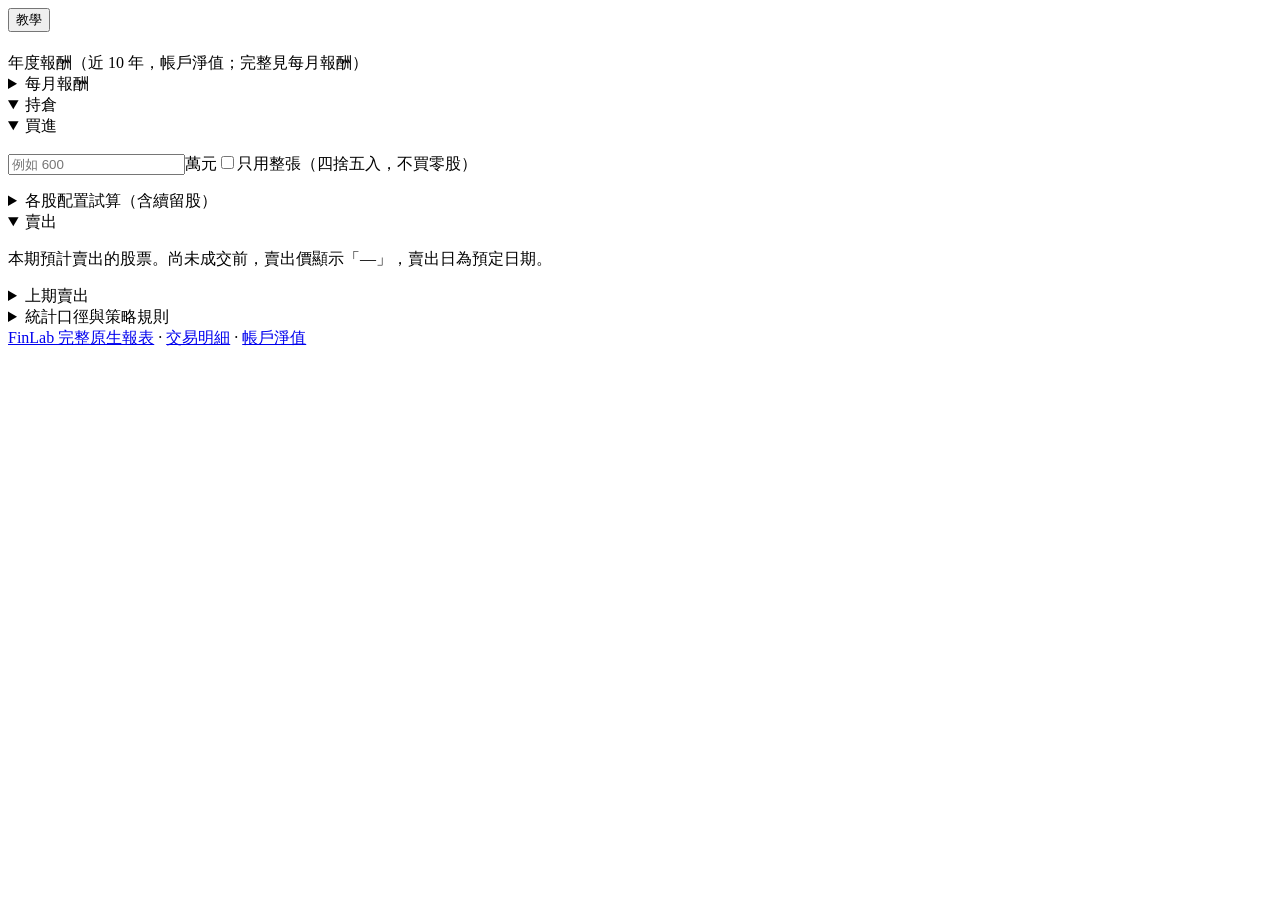
==== 2026/index.html @ 682ec396 "Update both strategy dashboards from shared metrics" ====
<!doctype html>
<html lang="zh-Hant"><head><meta charset="utf-8"><meta name="viewport" content="width=device-width,initial-scale=1">
<title>每月換股策略（200 元・獲利再投入）</title><link rel="stylesheet" href="../assets/dashboard.css?v=4a01ae5f0fef"></head>
<body><main class="container">
<button class="help-btn" id="help-open" type="button">教學</button>
<h1 id="title"></h1><div class="sub" id="rules"></div><div class="sub" id="date"></div><div class="sub" id="updated"></div>
<section class="metrics" id="metrics" aria-label="策略績效"></section><p class="note" id="method"></p>
<div class="dim">年度報酬（近 10 年，帳戶淨值；完整見每月報酬）</div><div class="yearly" id="years"></div>
<details><summary>每月報酬</summary><div class="scroll" id="months"></div></details>
<details open><summary id="holding-title">持倉</summary><div class="scroll" id="holdings"></div></details>
<details open id="pending-section"><summary id="pending-title">買進</summary><p class="note" id="allocation-note"></p>
<div class="capital"><label for="capital" id="capital-label"></label><input id="capital" type="number" min="0" step="1" placeholder="例如 600"><span>萬元</span><label class="whole"><input id="whole-lots" type="checkbox">只用整張（四捨五入，不買零股）</label></div>
<div class="scroll" id="pending"></div><p class="note" id="allocation-summary" aria-live="polite"></p>
<details id="allocation-section"><summary>各股配置試算（含續留股）</summary><div class="scroll" id="allocation"></div></details></details>
<details open><summary id="sells-title">賣出</summary><p class="note">本期預計賣出的股票。尚未成交前，賣出價顯示「—」，賣出日為預定日期。</p><div class="scroll" id="sells"></div></details>
<details><summary id="past-sells-title">上期賣出</summary><div class="scroll" id="past-sells"></div></details>
<details><summary>統計口徑與策略規則</summary><div class="note" id="strategy-detail"></div></details>
<footer><a id="native-report" href="report.html" target="_blank" rel="noopener">FinLab 完整原生報表</a><span id="native-separator"> · </span><a href="trades.csv">交易明細</a> · <a href="nav.csv">帳戶淨值</a><div id="limits"></div><div id="version"></div></footer>
</main>
<div class="help" id="help" hidden><div class="help-box" role="dialog" aria-modal="true" aria-labelledby="help-title">
<button class="help-close" id="help-close" type="button" aria-label="關閉">×</button>
<h2 id="help-title">換股日只要 3 步</h2>
<ol class="help-steps">
<li><b>賣出：表上的股票全部賣掉。</b>手上有幾張就賣幾張。<img src="../assets/tutorial/1-sell.png" alt="賣出表：全部賣掉" loading="lazy"></li>
<li><b>買進：先填帳戶總資產，再照「張數」買。</b>總資產＝股票＋現金，單位是萬元（1000 萬就填 1000）。後面寫「股」的是零股，要在券商 App 選「盤中零股」下單；不想買零股，可以勾「只用整張」。<img src="../assets/tutorial/2-buy.png" alt="填好總資產後，買進表顯示要買的張數" loading="lazy"></li>
<li><b>持倉：把手上的張數調成「目標張數」。</b>手上比較多就賣掉多的，一樣就不動，比較少就補買。例：目標 6 張 247 股、手上 8 張，就賣 1 張 753 股。<img src="../assets/tutorial/3-hold.png" alt="持倉表的目標張數" loading="lazy"></li>
</ol><p class="note">圖中的股票是範例。</p></div></div>
<script id="strategy-data" type="application/json">{"schema_version": 1, "strategy_version": "2026-reinvest-v3", "date": "2026-11-20", "generated_at": "2026-11-21T05:17:09.986127+08:00", "stale_after": "2026-11-24T08:00:00+08:00", "start": "2008-03-10", "selection_date": "2026-11-10", "performance": {"cagr": 0.35048096483010105, "sharpe": 1.3047751600725244, "max_drawdown": -0.3174262277172667, "win_rate": 0.5059412132582864, "closed_trades": 1600, "valid_closed_trades": 1599, "avg_return": 0.03840085491672761, "max_gain": 1.4019650600939682, "max_loss": -0.4312278828395434, "missing_return_trades": 1}, "yearly_returns": {"2008": 0.018610648197257884, "2009": 0.37941459670857447, "2010": 0.5228052729121193, "2011": -0.044807359497551436, "2012": 0.03629261737938494, "2013": 0.7680299428773871, "2014": -0.004392855184781941, "2015": 0.10837172205491363, "2016": 0.13899604644493957, "2017": 0.701132688525758, "2018": 0.26376617608735, "2019": 0.3593900098522931, "2020": 1.618432402823304, "2021": 0.8564125924523156, "2022": 0.057741776952789925, "2023": 0.5450747678412451, "2024": 0.378936939926225, "2025": 0.6215094572925768, "2026": 0.12655032343457795}, "monthly_returns": {"2008-01": 0.0, "2008-02": 0.0, "2008-03": 0.02712627884615393, "2008-04": 0.0598072634802731, "2008-05": 0.0032901729330812035, "2008-06": -0.04215520617249768, "2008-07": 0.015182914591634011, "2008-08": -0.01417981853520367, "2008-09": -0.022784820185584365, "2008-10": 0.00569784332657175, "2008-11": -0.015330343810022296, "2008-12": 0.0054153120953992495, "2009-01": -0.0037029743040494223, "2009-02": 0.014363705981369268, "2009-03": 0.04513899804286048, "2009-04": 0.01409788262388667, "2009-05": 0.03835146623002217, "2009-06": -0.09145800654430503, "2009-07": 0.07932415939233328, "2009-08": -0.004783513082949442, "2009-09": 0.1446608393182538, "2009-10": -0.050317508094486874, "2009-11": 0.02886136614818957, "2009-12": 0.1362853041725256, "2010-01": -0.12145154223806987, "2010-02": 0.010086231800399359, "2010-03": 0.1968621425087247, "2010-04": 0.01337604676769999, "2010-05": -0.09256519857565948, "2010-06": 0.048931439375270225, "2010-07": 0.09082052073121849, "2010-08": 0.029257833665331967, "2010-09": 0.1356787037602305, "2010-10": -0.001743199077407831, "2010-11": 0.03556596282774671, "2010-12": 0.1276904270472219, "2011-01": -0.003222182665358897, "2011-02": 0.1273941158675964, "2011-03": 0.02864660335265956, "2011-04": -0.025869710557080206, "2011-05": 0.006850646832187168, "2011-06": 0.03617294489814382, "2011-07": 0.01845116658815882, "2011-08": -0.16069369490363494, "2011-09": -0.02202166119371929, "2011-10": 0.005857162208872779, "2011-11": -0.03188405209879075, "2011-12": -0.0011904747578550534, "2012-01": -0.016481662708186295, "2012-02": 0.006972633373856674, "2012-03": 0.015476058567596596, "2012-04": -0.014411471305841306, "2012-05": -0.02133500453591597, "2012-06": 0.017815796059913236, "2012-07": 0.01340174693367402, "2012-08": 0.04944298016216986, "2012-09": 0.02317325490502742, "2012-10": -0.02946615550054643, "2012-11": -0.0014221412897712504, "2012-12": -0.004751773008617399, "2013-01": 9.444449492446161e-05, "2013-02": 0.1040619290335183, "2013-03": 0.03467615327420259, "2013-04": 0.03764286095404046, "2013-05": 0.16570000735919876, "2013-06": -0.04622872939150913, "2013-07": 0.12166077293515332, "2013-08": -0.009574339407751653, "2013-09": -0.023221532056834082, "2013-10": 0.06761672557439846, "2013-11": 0.01618286629340937, "2013-12": 0.13947567476167566, "2014-01": -0.08800504935984332, "2014-02": 0.14739420375723777, "2014-03": 0.03288032374993044, "2014-04": -0.10331941000078348, "2014-05": 0.09476281064779135, "2014-06": 0.006677375418698173, "2014-07": 0.04118955402866975, "2014-08": -0.027921846801752692, "2014-09": -0.055019329194529565, "2014-10": -0.08201146422873695, "2014-11": 0.01819257351596626, "2014-12": 0.04271040890514732, "2015-01": 0.028715137945546143, "2015-02": 0.00900574547736599, "2015-03": 0.04214695523745404, "2015-04": 0.015334369774098633, "2015-05": 0.012881413503229577, "2015-06": 0.020671041381028266, "2015-07": -0.061893272735182414, "2015-08": -0.00443763137494646, "2015-09": 0.042032626551272934, "2015-10": 0.04996343479388421, "2015-11": -0.02631448444889184, "2015-12": -0.018886398867233978, "2016-01": 0.018873001827852454, "2016-02": 0.0035274111456291557, "2016-03": 0.01816076384662879, "2016-04": -0.013841669327275041, "2016-05": 0.003336157594042044, "2016-06": 0.048251667093056394, "2016-07": 0.03175881695426064, "2016-08": 0.04419845421287483, "2016-09": -0.004889249131973417, "2016-10": -0.00764485107038404, "2016-11": 0.01177086930627369, "2016-12": -0.020022868869373323, "2017-01": 0.041772613942801184, "2017-02": 0.09336776376980627, "2017-03": -0.016093030608857917, "2017-04": -0.04708745350077359, "2017-05": -0.011774386946082016, "2017-06": -0.02553674635172487, "2017-07": 0.08609287860711845, "2017-08": 0.16543405195267002, "2017-09": 0.08878978951987948, "2017-10": 0.14132884706480842, "2017-11": 0.04277445083052411, "2017-12": 0.008487335161158738, "2018-01": 0.06684422927079381, "2018-02": -0.02751155179114495, "2018-03": 0.16290473013584728, "2018-04": -0.02055583336463429, "2018-05": 0.1254919872267004, "2018-06": 0.03633608307214953, "2018-07": -0.029836021337939722, "2018-08": 0.027615909185506382, "2018-09": -0.025023810499697152, "2018-10": -0.1068446032057675, "2018-11": 0.0341615594238589, "2018-12": 0.02124283810279337, "2019-01": 0.0533607724363101, "2019-02": 0.05159528858064899, "2019-03": 0.023418770223369023, "2019-04": 0.015934286296474864, "2019-05": -0.014914440467394985, "2019-06": -0.006115023470204095, "2019-07": 0.15577720848859222, "2019-08": 0.057385262139919124, "2019-09": -0.06783367305693411, "2019-10": 0.04493537870275288, "2019-11": 0.016824638387810564, "2019-12": -0.004014666559141844, "2020-01": -0.017955839780752436, "2020-02": -0.003899631611787302, "2020-03": -0.016803963681160106, "2020-04": 0.16686851226203436, "2020-05": 0.14375448337867258, "2020-06": 0.12573819881501413, "2020-07": 0.14780328590542635, "2020-08": 0.3168674938420697, "2020-09": -0.07323060277413673, "2020-10": 0.025560445034850998, "2020-11": 0.14720461868144707, "2020-12": 0.09949085576814043, "2021-01": 0.045873994341810276, "2021-02": 0.1609866009664791, "2021-03": 0.02097770158127421, "2021-04": 0.16696791172609338, "2021-05": -0.07974067925287465, "2021-06": 0.11286338586229094, "2021-07": -0.022522233840228223, "2021-08": -0.019292924401443035, "2021-09": -0.020579074999131253, "2021-10": 0.06630078513279813, "2021-11": 0.04439828912957067, "2021-12": 0.1983377153109942, "2022-01": -0.13958274798337122, "2022-02": 0.04108022223161223, "2022-03": 0.03294108353952385, "2022-04": 0.059308018502799875, "2022-05": 0.12570078410640217, "2022-06": -0.10083510499289194, "2022-07": -0.0008915056267865262, "2022-08": 0.11963179868584528, "2022-09": -0.05931945611696443, "2022-10": -0.07396616256763655, "2022-11": 0.06786883004728983, "2022-12": 0.024593097908497175, "2023-01": -0.01040442348021342, "2023-02": 0.1327200858860178, "2023-03": 0.08954645236675929, "2023-04": 0.11523878965180634, "2023-05": 0.062130317297380167, "2023-06": 0.08804522913405233, "2023-07": 0.01303668819769399, "2023-08": -0.062237141797905515, "2023-09": -0.006367956492512428, "2023-10": -0.015201472497978319, "2023-11": 0.06850671753419202, "2023-12": -0.011760192879883502, "2024-01": 0.16680072558375825, "2024-02": 0.08703142730063207, "2024-03": -0.025205350870537213, "2024-04": 0.02190634572306771, "2024-05": 0.0705562447792003, "2024-06": 0.07775561469442205, "2024-07": 0.0694949303861585, "2024-08": -0.008426734589593088, "2024-09": 0.038101285521839, "2024-10": -0.040207417935950174, "2024-11": -0.023915693741800137, "2024-12": -0.08284315384399998, "2025-01": -0.06244152386599433, "2025-02": 0.10186520722554748, "2025-03": -0.06197301637827324, "2025-04": -0.0077471908459296746, "2025-05": 0.002313261415967105, "2025-06": 0.006930179270600245, "2025-07": 0.040588780725515194, "2025-08": 0.23263162086607436, "2025-09": 0.030926248816388613, "2025-10": 0.0650207441834616, "2025-11": 0.03622243862316643, "2025-12": 0.14498829862920037, "2026-01": 0.08375340829509614, "2026-02": -0.01827732059302367, "2026-03": 0.03828094661651815, "2026-04": 0.12169385138130262, "2026-05": 0.1856915802235959, "2026-06": -0.010424918179192, "2026-07": -0.1891656514022697, "2026-08": 0.10614684554342313, "2026-09": -0.029073764101265276, "2026-10": -0.10431766921713403, "2026-11": -0.006571948281450024}, "holdings": [{"stock_id": "1416", "name": "廣豐", "entry_date": "2026-11-11T00:00:00", "exit_date": null, "entry_sig_date": "2026-11-10T00:00:00", "exit_sig_date": null, "return": -0.26921328320802007, "position": 0.1, "trade_price@entry_date": 19.95, "trade_price@exit_date": 15.45, "close": 14.6}, {"stock_id": "2412", "name": "中華電", "entry_date": "2026-11-11T00:00:00", "exit_date": null, "entry_sig_date": "2026-11-10T00:00:00", "exit_sig_date": null, "return": 0.01735697492163002, "position": 0.1, "trade_price@entry_date": 159.5, "trade_price@exit_date": 166.0, "close": 162.5}, {"stock_id": "2468", "name": "華經", "entry_date": "2026-11-11T00:00:00", "exit_date": null, "entry_sig_date": "2026-11-10T00:00:00", "exit_sig_date": null, "return": 0.045477765151515026, "position": 0.1, "trade_price@entry_date": 66.0, "trade_price@exit_date": 62.9, "close": 69.1}, {"stock_id": "6112", "name": "邁達特", "entry_date": "2026-11-11T00:00:00", "exit_date": null, "entry_sig_date": "2026-11-10T00:00:00", "exit_sig_date": null, "return": -0.28088360071301266, "position": 0.1, "trade_price@entry_date": 56.1, "trade_price@exit_date": 39.2, "close": 40.4}], "pending": [], "recent_sells": [{"stock_id": "1815", "name": "富喬", "entry_date": "2026-10-13T00:00:00", "exit_date": "2026-11-11T00:00:00", "entry_sig_date": "2026-10-12T00:00:00", "exit_sig_date": "2026-11-10T00:00:00", "return": 0.01709837421634619, "position": 0.1, "trade_price@entry_date": 130.0, "trade_price@exit_date": 133.0, "close": 99.0}, {"stock_id": "2340", "name": "台亞", "entry_date": "2026-10-13T00:00:00", "exit_date": "2026-11-11T00:00:00", "entry_sig_date": "2026-10-12T00:00:00", "exit_sig_date": "2026-11-10T00:00:00", "return": -0.21279841169382308, "position": 0.1, "trade_price@entry_date": 51.4, "trade_price@exit_date": 40.7, "close": 29.6}, {"stock_id": "2607", "name": "榮運", "entry_date": "2026-10-13T00:00:00", "exit_date": "2026-11-11T00:00:00", "entry_sig_date": "2026-10-12T00:00:00", "exit_sig_date": "2026-11-10T00:00:00", "return": 0.007940101890164808, "position": 0.1, "trade_price@entry_date": 57.7, "trade_price@exit_date": 58.5, "close": 52.2}, {"stock_id": "3016", "name": "嘉晶", "entry_date": "2026-10-13T00:00:00", "exit_date": "2026-11-11T00:00:00", "entry_sig_date": "2026-10-12T00:00:00", "exit_sig_date": "2026-11-10T00:00:00", "return": -0.30409058606249983, "position": 0.1, "trade_price@entry_date": 175.0, "trade_price@exit_date": 122.5, "close": 84.7}, {"stock_id": "3287", "name": "廣寰科", "entry_date": "2026-10-13T00:00:00", "exit_date": "2026-11-11T00:00:00", "entry_sig_date": "2026-10-12T00:00:00", "exit_sig_date": "2026-11-10T00:00:00", "return": 0.5499444764862194, "position": 0.1, "trade_price@entry_date": 50.8, "trade_price@exit_date": 79.2, "close": 43.65}, {"stock_id": "3564", "name": "其陽", "entry_date": "2026-10-13T00:00:00", "exit_date": "2026-11-11T00:00:00", "entry_sig_date": "2026-10-12T00:00:00", "exit_sig_date": "2026-11-10T00:00:00", "return": -0.2778695382272569, "position": 0.1, "trade_price@entry_date": 70.9, "trade_price@exit_date": 51.5, "close": 40.6}, {"stock_id": "3597", "name": "映興", "entry_date": "2026-10-13T00:00:00", "exit_date": "2026-11-11T00:00:00", "entry_sig_date": "2026-10-12T00:00:00", "exit_sig_date": "2026-11-10T00:00:00", "return": -0.18994671393518525, "position": 0.1, "trade_price@entry_date": 48.6, "trade_price@exit_date": 39.6, "close": 30.0}, {"stock_id": "5230", "name": "雷笛克光學", "entry_date": "2026-10-13T00:00:00", "exit_date": "2026-11-11T00:00:00", "entry_sig_date": "2026-10-12T00:00:00", "exit_sig_date": "2026-11-10T00:00:00", "return": 0.3242396369621805, "position": 0.1, "trade_price@entry_date": 25.45, "trade_price@exit_date": 33.9, "close": 26.3}, {"stock_id": "6505", "name": "台塑化", "entry_date": "2026-10-13T00:00:00", "exit_date": "2026-11-11T00:00:00", "entry_sig_date": "2026-10-12T00:00:00", "exit_sig_date": "2026-11-10T00:00:00", "return": -0.16453531123532839, "position": 0.1, "trade_price@entry_date": 106.5, "trade_price@exit_date": 89.5, "close": 80.6}, {"stock_id": "6834", "name": "天二科技", "entry_date": "2026-10-13T00:00:00", "exit_date": "2026-11-11T00:00:00", "entry_sig_date": "2026-10-12T00:00:00", "exit_sig_date": "2026-11-10T00:00:00", "return": -0.3361170979215602, "position": 0.1, "trade_price@entry_date": 149.0, "trade_price@exit_date": 99.5, "close": 72.1}], "latest_selection": {"picks": ["1416", "6112", "2468", "2412"], "yoy": {"1416": 45.45, "6112": 27.07, "2468": 20.0, "2412": 13.44}, "source": "original_revenue_gate", "recorded_at": "2026-11-10T21:05:37.394594+08:00", "forced": false, "execution_date": "2026-11-11"}, "allocation_prices": {"1416": {"close": 14.6, "name": ""}, "6112": {"close": 40.4, "name": ""}, "2468": {"close": 69.1, "name": ""}, "2412": {"close": 162.5, "name": ""}}, "limitations": ["沿用 200 元版選股名單、日期與手續費；全段歷史改以換股時總資產配置，獲利再投入。", "歷史名單含原版重算及鎖定結果，不代表當時均有保存；2026 年 8 月的兩次換股照原紀錄保留。", "與 600 元版同用 FinLab 開盤價模擬及缺價處理，未額外模擬滑價、未成交或整張限制。"], "metric_sources": {"cagr": "report.get_stats().cagr", "sharpe": "report.get_stats().daily_sharpe; riskfree_rate=0.02", "max_drawdown": "report.get_stats().max_drawdown", "win_rate": "closed trades with return > 0", "yearly_monthly": "report.get_stats().return_table", "trades": "report.get_trades(); kept-stock splits re-priced open-to-open (return_native keeps FinLab value)"}, "config": {"strategy_version": "2026-reinvest-v3", "title": "每月換股策略（200 元・獲利再投入）", "rules": ["股價 ≤ 200 元｜5 日均成交量 > 50 萬股｜排除金融保險業", "每月 10 號後等營收條件到齊；未齊最多順延 5 個交易日，名單鎖定後下一交易日開盤換股", "最多 10 檔，每檔換股目標 10%；續留股也重新配置，不足額留現金，獲利再投入"], "detail": "近 2 個月平均營收達近 12 個月最高；近 5 天至少 2 天達 200 日新高。符合條件且營收年增率為正，依年增率取前 10 檔。保留原版等營收、鎖名單及無合格名單不換股的行為；資金配置與 600 元版一致。沒有另加停損。", "engine_label": "FinLab 原生回測", "has_native_report": true, "allocation": {"mode": "rebalance", "capital_label": "換股時帳戶總資產", "weight": 0.1, "fee_buy": 0.001425, "fee_sell": 0.001425, "tax_sell": 0.003, "budget_includes_fee": true}}}</script>
<script src="../assets/allocation.js?v=4a01ae5f0fef"></script><script src="../assets/dashboard.js?v=4a01ae5f0fef"></script></body></html>
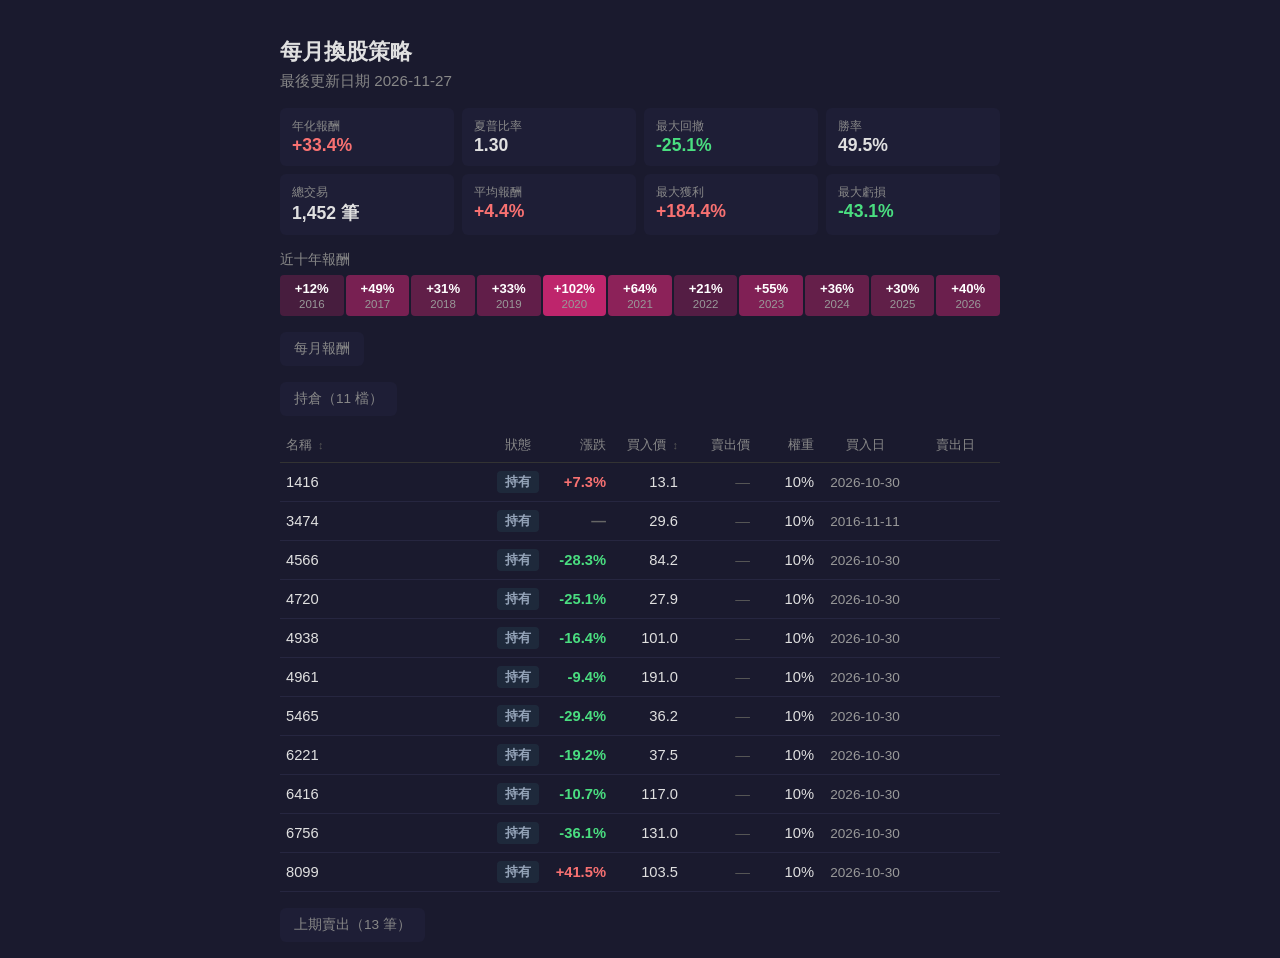
==== commit 29b8b82f: "update signal 2026-11-27" ====
--- a/2026/index.html
+++ b/2026/index.html
@@ -1,29 +1,613 @@
-<!doctype html>
-<html lang="zh-Hant"><head><meta charset="utf-8"><meta name="viewport" content="width=device-width,initial-scale=1">
-<title>每月換股策略（200 元・獲利再投入）</title><link rel="stylesheet" href="../assets/dashboard.css?v=4a01ae5f0fef"></head>
-<body><main class="container">
-<button class="help-btn" id="help-open" type="button">教學</button>
-<h1 id="title"></h1><div class="sub" id="rules"></div><div class="sub" id="date"></div><div class="sub" id="updated"></div>
-<section class="metrics" id="metrics" aria-label="策略績效"></section><p class="note" id="method"></p>
-<div class="dim">年度報酬（近 10 年，帳戶淨值；完整見每月報酬）</div><div class="yearly" id="years"></div>
-<details><summary>每月報酬</summary><div class="scroll" id="months"></div></details>
-<details open><summary id="holding-title">持倉</summary><div class="scroll" id="holdings"></div></details>
-<details open id="pending-section"><summary id="pending-title">買進</summary><p class="note" id="allocation-note"></p>
-<div class="capital"><label for="capital" id="capital-label"></label><input id="capital" type="number" min="0" step="1" placeholder="例如 600"><span>萬元</span><label class="whole"><input id="whole-lots" type="checkbox">只用整張（四捨五入，不買零股）</label></div>
-<div class="scroll" id="pending"></div><p class="note" id="allocation-summary" aria-live="polite"></p>
-<details id="allocation-section"><summary>各股配置試算（含續留股）</summary><div class="scroll" id="allocation"></div></details></details>
-<details open><summary id="sells-title">賣出</summary><p class="note">本期預計賣出的股票。尚未成交前，賣出價顯示「—」，賣出日為預定日期。</p><div class="scroll" id="sells"></div></details>
-<details><summary id="past-sells-title">上期賣出</summary><div class="scroll" id="past-sells"></div></details>
-<details><summary>統計口徑與策略規則</summary><div class="note" id="strategy-detail"></div></details>
-<footer><a id="native-report" href="report.html" target="_blank" rel="noopener">FinLab 完整原生報表</a><span id="native-separator"> · </span><a href="trades.csv">交易明細</a> · <a href="nav.csv">帳戶淨值</a><div id="limits"></div><div id="version"></div></footer>
-</main>
-<div class="help" id="help" hidden><div class="help-box" role="dialog" aria-modal="true" aria-labelledby="help-title">
-<button class="help-close" id="help-close" type="button" aria-label="關閉">×</button>
-<h2 id="help-title">換股日只要 3 步</h2>
-<ol class="help-steps">
-<li><b>賣出：表上的股票全部賣掉。</b>手上有幾張就賣幾張。<img src="../assets/tutorial/1-sell.png" alt="賣出表：全部賣掉" loading="lazy"></li>
-<li><b>買進：先填帳戶總資產，再照「張數」買。</b>總資產＝股票＋現金，單位是萬元（1000 萬就填 1000）。後面寫「股」的是零股，要在券商 App 選「盤中零股」下單；不想買零股，可以勾「只用整張」。<img src="../assets/tutorial/2-buy.png" alt="填好總資產後，買進表顯示要買的張數" loading="lazy"></li>
-<li><b>持倉：把手上的張數調成「目標張數」。</b>手上比較多就賣掉多的，一樣就不動，比較少就補買。例：目標 6 張 247 股、手上 8 張，就賣 1 張 753 股。<img src="../assets/tutorial/3-hold.png" alt="持倉表的目標張數" loading="lazy"></li>
-</ol><p class="note">圖中的股票是範例。</p></div></div>
-<script id="strategy-data" type="application/json">{"schema_version": 1, "strategy_version": "2026-reinvest-v3", "date": "2026-11-20", "generated_at": "2026-11-21T05:17:09.986127+08:00", "stale_after": "2026-11-24T08:00:00+08:00", "start": "2008-03-10", "selection_date": "2026-11-10", "performance": {"cagr": 0.35048096483010105, "sharpe": 1.3047751600725244, "max_drawdown": -0.3174262277172667, "win_rate": 0.5059412132582864, "closed_trades": 1600, "valid_closed_trades": 1599, "avg_return": 0.03840085491672761, "max_gain": 1.4019650600939682, "max_loss": -0.4312278828395434, "missing_return_trades": 1}, "yearly_returns": {"2008": 0.018610648197257884, "2009": 0.37941459670857447, "2010": 0.5228052729121193, "2011": -0.044807359497551436, "2012": 0.03629261737938494, "2013": 0.7680299428773871, "2014": -0.004392855184781941, "2015": 0.10837172205491363, "2016": 0.13899604644493957, "2017": 0.701132688525758, "2018": 0.26376617608735, "2019": 0.3593900098522931, "2020": 1.618432402823304, "2021": 0.8564125924523156, "2022": 0.057741776952789925, "2023": 0.5450747678412451, "2024": 0.378936939926225, "2025": 0.6215094572925768, "2026": 0.12655032343457795}, "monthly_returns": {"2008-01": 0.0, "2008-02": 0.0, "2008-03": 0.02712627884615393, "2008-04": 0.0598072634802731, "2008-05": 0.0032901729330812035, "2008-06": -0.04215520617249768, "2008-07": 0.015182914591634011, "2008-08": -0.01417981853520367, "2008-09": -0.022784820185584365, "2008-10": 0.00569784332657175, "2008-11": -0.015330343810022296, "2008-12": 0.0054153120953992495, "2009-01": -0.0037029743040494223, "2009-02": 0.014363705981369268, "2009-03": 0.04513899804286048, "2009-04": 0.01409788262388667, "2009-05": 0.03835146623002217, "2009-06": -0.09145800654430503, "2009-07": 0.07932415939233328, "2009-08": -0.004783513082949442, "2009-09": 0.1446608393182538, "2009-10": -0.050317508094486874, "2009-11": 0.02886136614818957, "2009-12": 0.1362853041725256, "2010-01": -0.12145154223806987, "2010-02": 0.010086231800399359, "2010-03": 0.1968621425087247, "2010-04": 0.01337604676769999, "2010-05": -0.09256519857565948, "2010-06": 0.048931439375270225, "2010-07": 0.09082052073121849, "2010-08": 0.029257833665331967, "2010-09": 0.1356787037602305, "2010-10": -0.001743199077407831, "2010-11": 0.03556596282774671, "2010-12": 0.1276904270472219, "2011-01": -0.003222182665358897, "2011-02": 0.1273941158675964, "2011-03": 0.02864660335265956, "2011-04": -0.025869710557080206, "2011-05": 0.006850646832187168, "2011-06": 0.03617294489814382, "2011-07": 0.01845116658815882, "2011-08": -0.16069369490363494, "2011-09": -0.02202166119371929, "2011-10": 0.005857162208872779, "2011-11": -0.03188405209879075, "2011-12": -0.0011904747578550534, "2012-01": -0.016481662708186295, "2012-02": 0.006972633373856674, "2012-03": 0.015476058567596596, "2012-04": -0.014411471305841306, "2012-05": -0.02133500453591597, "2012-06": 0.017815796059913236, "2012-07": 0.01340174693367402, "2012-08": 0.04944298016216986, "2012-09": 0.02317325490502742, "2012-10": -0.02946615550054643, "2012-11": -0.0014221412897712504, "2012-12": -0.004751773008617399, "2013-01": 9.444449492446161e-05, "2013-02": 0.1040619290335183, "2013-03": 0.03467615327420259, "2013-04": 0.03764286095404046, "2013-05": 0.16570000735919876, "2013-06": -0.04622872939150913, "2013-07": 0.12166077293515332, "2013-08": -0.009574339407751653, "2013-09": -0.023221532056834082, "2013-10": 0.06761672557439846, "2013-11": 0.01618286629340937, "2013-12": 0.13947567476167566, "2014-01": -0.08800504935984332, "2014-02": 0.14739420375723777, "2014-03": 0.03288032374993044, "2014-04": -0.10331941000078348, "2014-05": 0.09476281064779135, "2014-06": 0.006677375418698173, "2014-07": 0.04118955402866975, "2014-08": -0.027921846801752692, "2014-09": -0.055019329194529565, "2014-10": -0.08201146422873695, "2014-11": 0.01819257351596626, "2014-12": 0.04271040890514732, "2015-01": 0.028715137945546143, "2015-02": 0.00900574547736599, "2015-03": 0.04214695523745404, "2015-04": 0.015334369774098633, "2015-05": 0.012881413503229577, "2015-06": 0.020671041381028266, "2015-07": -0.061893272735182414, "2015-08": -0.00443763137494646, "2015-09": 0.042032626551272934, "2015-10": 0.04996343479388421, "2015-11": -0.02631448444889184, "2015-12": -0.018886398867233978, "2016-01": 0.018873001827852454, "2016-02": 0.0035274111456291557, "2016-03": 0.01816076384662879, "2016-04": -0.013841669327275041, "2016-05": 0.003336157594042044, "2016-06": 0.048251667093056394, "2016-07": 0.03175881695426064, "2016-08": 0.04419845421287483, "2016-09": -0.004889249131973417, "2016-10": -0.00764485107038404, "2016-11": 0.01177086930627369, "2016-12": -0.020022868869373323, "2017-01": 0.041772613942801184, "2017-02": 0.09336776376980627, "2017-03": -0.016093030608857917, "2017-04": -0.04708745350077359, "2017-05": -0.011774386946082016, "2017-06": -0.02553674635172487, "2017-07": 0.08609287860711845, "2017-08": 0.16543405195267002, "2017-09": 0.08878978951987948, "2017-10": 0.14132884706480842, "2017-11": 0.04277445083052411, "2017-12": 0.008487335161158738, "2018-01": 0.06684422927079381, "2018-02": -0.02751155179114495, "2018-03": 0.16290473013584728, "2018-04": -0.02055583336463429, "2018-05": 0.1254919872267004, "2018-06": 0.03633608307214953, "2018-07": -0.029836021337939722, "2018-08": 0.027615909185506382, "2018-09": -0.025023810499697152, "2018-10": -0.1068446032057675, "2018-11": 0.0341615594238589, "2018-12": 0.02124283810279337, "2019-01": 0.0533607724363101, "2019-02": 0.05159528858064899, "2019-03": 0.023418770223369023, "2019-04": 0.015934286296474864, "2019-05": -0.014914440467394985, "2019-06": -0.006115023470204095, "2019-07": 0.15577720848859222, "2019-08": 0.057385262139919124, "2019-09": -0.06783367305693411, "2019-10": 0.04493537870275288, "2019-11": 0.016824638387810564, "2019-12": -0.004014666559141844, "2020-01": -0.017955839780752436, "2020-02": -0.003899631611787302, "2020-03": -0.016803963681160106, "2020-04": 0.16686851226203436, "2020-05": 0.14375448337867258, "2020-06": 0.12573819881501413, "2020-07": 0.14780328590542635, "2020-08": 0.3168674938420697, "2020-09": -0.07323060277413673, "2020-10": 0.025560445034850998, "2020-11": 0.14720461868144707, "2020-12": 0.09949085576814043, "2021-01": 0.045873994341810276, "2021-02": 0.1609866009664791, "2021-03": 0.02097770158127421, "2021-04": 0.16696791172609338, "2021-05": -0.07974067925287465, "2021-06": 0.11286338586229094, "2021-07": -0.022522233840228223, "2021-08": -0.019292924401443035, "2021-09": -0.020579074999131253, "2021-10": 0.06630078513279813, "2021-11": 0.04439828912957067, "2021-12": 0.1983377153109942, "2022-01": -0.13958274798337122, "2022-02": 0.04108022223161223, "2022-03": 0.03294108353952385, "2022-04": 0.059308018502799875, "2022-05": 0.12570078410640217, "2022-06": -0.10083510499289194, "2022-07": -0.0008915056267865262, "2022-08": 0.11963179868584528, "2022-09": -0.05931945611696443, "2022-10": -0.07396616256763655, "2022-11": 0.06786883004728983, "2022-12": 0.024593097908497175, "2023-01": -0.01040442348021342, "2023-02": 0.1327200858860178, "2023-03": 0.08954645236675929, "2023-04": 0.11523878965180634, "2023-05": 0.062130317297380167, "2023-06": 0.08804522913405233, "2023-07": 0.01303668819769399, "2023-08": -0.062237141797905515, "2023-09": -0.006367956492512428, "2023-10": -0.015201472497978319, "2023-11": 0.06850671753419202, "2023-12": -0.011760192879883502, "2024-01": 0.16680072558375825, "2024-02": 0.08703142730063207, "2024-03": -0.025205350870537213, "2024-04": 0.02190634572306771, "2024-05": 0.0705562447792003, "2024-06": 0.07775561469442205, "2024-07": 0.0694949303861585, "2024-08": -0.008426734589593088, "2024-09": 0.038101285521839, "2024-10": -0.040207417935950174, "2024-11": -0.023915693741800137, "2024-12": -0.08284315384399998, "2025-01": -0.06244152386599433, "2025-02": 0.10186520722554748, "2025-03": -0.06197301637827324, "2025-04": -0.0077471908459296746, "2025-05": 0.002313261415967105, "2025-06": 0.006930179270600245, "2025-07": 0.040588780725515194, "2025-08": 0.23263162086607436, "2025-09": 0.030926248816388613, "2025-10": 0.0650207441834616, "2025-11": 0.03622243862316643, "2025-12": 0.14498829862920037, "2026-01": 0.08375340829509614, "2026-02": -0.01827732059302367, "2026-03": 0.03828094661651815, "2026-04": 0.12169385138130262, "2026-05": 0.1856915802235959, "2026-06": -0.010424918179192, "2026-07": -0.1891656514022697, "2026-08": 0.10614684554342313, "2026-09": -0.029073764101265276, "2026-10": -0.10431766921713403, "2026-11": -0.006571948281450024}, "holdings": [{"stock_id": "1416", "name": "廣豐", "entry_date": "2026-11-11T00:00:00", "exit_date": null, "entry_sig_date": "2026-11-10T00:00:00", "exit_sig_date": null, "return": -0.26921328320802007, "position": 0.1, "trade_price@entry_date": 19.95, "trade_price@exit_date": 15.45, "close": 14.6}, {"stock_id": "2412", "name": "中華電", "entry_date": "2026-11-11T00:00:00", "exit_date": null, "entry_sig_date": "2026-11-10T00:00:00", "exit_sig_date": null, "return": 0.01735697492163002, "position": 0.1, "trade_price@entry_date": 159.5, "trade_price@exit_date": 166.0, "close": 162.5}, {"stock_id": "2468", "name": "華經", "entry_date": "2026-11-11T00:00:00", "exit_date": null, "entry_sig_date": "2026-11-10T00:00:00", "exit_sig_date": null, "return": 0.045477765151515026, "position": 0.1, "trade_price@entry_date": 66.0, "trade_price@exit_date": 62.9, "close": 69.1}, {"stock_id": "6112", "name": "邁達特", "entry_date": "2026-11-11T00:00:00", "exit_date": null, "entry_sig_date": "2026-11-10T00:00:00", "exit_sig_date": null, "return": -0.28088360071301266, "position": 0.1, "trade_price@entry_date": 56.1, "trade_price@exit_date": 39.2, "close": 40.4}], "pending": [], "recent_sells": [{"stock_id": "1815", "name": "富喬", "entry_date": "2026-10-13T00:00:00", "exit_date": "2026-11-11T00:00:00", "entry_sig_date": "2026-10-12T00:00:00", "exit_sig_date": "2026-11-10T00:00:00", "return": 0.01709837421634619, "position": 0.1, "trade_price@entry_date": 130.0, "trade_price@exit_date": 133.0, "close": 99.0}, {"stock_id": "2340", "name": "台亞", "entry_date": "2026-10-13T00:00:00", "exit_date": "2026-11-11T00:00:00", "entry_sig_date": "2026-10-12T00:00:00", "exit_sig_date": "2026-11-10T00:00:00", "return": -0.21279841169382308, "position": 0.1, "trade_price@entry_date": 51.4, "trade_price@exit_date": 40.7, "close": 29.6}, {"stock_id": "2607", "name": "榮運", "entry_date": "2026-10-13T00:00:00", "exit_date": "2026-11-11T00:00:00", "entry_sig_date": "2026-10-12T00:00:00", "exit_sig_date": "2026-11-10T00:00:00", "return": 0.007940101890164808, "position": 0.1, "trade_price@entry_date": 57.7, "trade_price@exit_date": 58.5, "close": 52.2}, {"stock_id": "3016", "name": "嘉晶", "entry_date": "2026-10-13T00:00:00", "exit_date": "2026-11-11T00:00:00", "entry_sig_date": "2026-10-12T00:00:00", "exit_sig_date": "2026-11-10T00:00:00", "return": -0.30409058606249983, "position": 0.1, "trade_price@entry_date": 175.0, "trade_price@exit_date": 122.5, "close": 84.7}, {"stock_id": "3287", "name": "廣寰科", "entry_date": "2026-10-13T00:00:00", "exit_date": "2026-11-11T00:00:00", "entry_sig_date": "2026-10-12T00:00:00", "exit_sig_date": "2026-11-10T00:00:00", "return": 0.5499444764862194, "position": 0.1, "trade_price@entry_date": 50.8, "trade_price@exit_date": 79.2, "close": 43.65}, {"stock_id": "3564", "name": "其陽", "entry_date": "2026-10-13T00:00:00", "exit_date": "2026-11-11T00:00:00", "entry_sig_date": "2026-10-12T00:00:00", "exit_sig_date": "2026-11-10T00:00:00", "return": -0.2778695382272569, "position": 0.1, "trade_price@entry_date": 70.9, "trade_price@exit_date": 51.5, "close": 40.6}, {"stock_id": "3597", "name": "映興", "entry_date": "2026-10-13T00:00:00", "exit_date": "2026-11-11T00:00:00", "entry_sig_date": "2026-10-12T00:00:00", "exit_sig_date": "2026-11-10T00:00:00", "return": -0.18994671393518525, "position": 0.1, "trade_price@entry_date": 48.6, "trade_price@exit_date": 39.6, "close": 30.0}, {"stock_id": "5230", "name": "雷笛克光學", "entry_date": "2026-10-13T00:00:00", "exit_date": "2026-11-11T00:00:00", "entry_sig_date": "2026-10-12T00:00:00", "exit_sig_date": "2026-11-10T00:00:00", "return": 0.3242396369621805, "position": 0.1, "trade_price@entry_date": 25.45, "trade_price@exit_date": 33.9, "close": 26.3}, {"stock_id": "6505", "name": "台塑化", "entry_date": "2026-10-13T00:00:00", "exit_date": "2026-11-11T00:00:00", "entry_sig_date": "2026-10-12T00:00:00", "exit_sig_date": "2026-11-10T00:00:00", "return": -0.16453531123532839, "position": 0.1, "trade_price@entry_date": 106.5, "trade_price@exit_date": 89.5, "close": 80.6}, {"stock_id": "6834", "name": "天二科技", "entry_date": "2026-10-13T00:00:00", "exit_date": "2026-11-11T00:00:00", "entry_sig_date": "2026-10-12T00:00:00", "exit_sig_date": "2026-11-10T00:00:00", "return": -0.3361170979215602, "position": 0.1, "trade_price@entry_date": 149.0, "trade_price@exit_date": 99.5, "close": 72.1}], "latest_selection": {"picks": ["1416", "6112", "2468", "2412"], "yoy": {"1416": 45.45, "6112": 27.07, "2468": 20.0, "2412": 13.44}, "source": "original_revenue_gate", "recorded_at": "2026-11-10T21:05:37.394594+08:00", "forced": false, "execution_date": "2026-11-11"}, "allocation_prices": {"1416": {"close": 14.6, "name": ""}, "6112": {"close": 40.4, "name": ""}, "2468": {"close": 69.1, "name": ""}, "2412": {"close": 162.5, "name": ""}}, "limitations": ["沿用 200 元版選股名單、日期與手續費；全段歷史改以換股時總資產配置，獲利再投入。", "歷史名單含原版重算及鎖定結果，不代表當時均有保存；2026 年 8 月的兩次換股照原紀錄保留。", "與 600 元版同用 FinLab 開盤價模擬及缺價處理，未額外模擬滑價、未成交或整張限制。"], "metric_sources": {"cagr": "report.get_stats().cagr", "sharpe": "report.get_stats().daily_sharpe; riskfree_rate=0.02", "max_drawdown": "report.get_stats().max_drawdown", "win_rate": "closed trades with return > 0", "yearly_monthly": "report.get_stats().return_table", "trades": "report.get_trades(); kept-stock splits re-priced open-to-open (return_native keeps FinLab value)"}, "config": {"strategy_version": "2026-reinvest-v3", "title": "每月換股策略（200 元・獲利再投入）", "rules": ["股價 ≤ 200 元｜5 日均成交量 > 50 萬股｜排除金融保險業", "每月 10 號後等營收條件到齊；未齊最多順延 5 個交易日，名單鎖定後下一交易日開盤換股", "最多 10 檔，每檔換股目標 10%；續留股也重新配置，不足額留現金，獲利再投入"], "detail": "近 2 個月平均營收達近 12 個月最高；近 5 天至少 2 天達 200 日新高。符合條件且營收年增率為正，依年增率取前 10 檔。保留原版等營收、鎖名單及無合格名單不換股的行為；資金配置與 600 元版一致。沒有另加停損。", "engine_label": "FinLab 原生回測", "has_native_report": true, "allocation": {"mode": "rebalance", "capital_label": "換股時帳戶總資產", "weight": 0.1, "fee_buy": 0.001425, "fee_sell": 0.001425, "tax_sell": 0.003, "budget_includes_fee": true}}}</script>
-<script src="../assets/allocation.js?v=4a01ae5f0fef"></script><script src="../assets/dashboard.js?v=4a01ae5f0fef"></script></body></html>
+<!DOCTYPE html>
+<html lang="zh-Hant">
+<head>
+<meta charset="UTF-8">
+<meta name="viewport" content="width=device-width, initial-scale=1.0">
+<title>每月換股策略</title>
+<style>
+*{margin:0;padding:0;box-sizing:border-box}
+body{
+  font-family:-apple-system,"Segoe UI",sans-serif;
+  background:#1a1a2e;color:#e0e0e0;
+  min-height:100vh;display:flex;justify-content:center;padding:16px;
+}
+.container{width:100%;max-width:720px}
+h1{font-size:1.4rem;padding:20px 0 4px}
+.sub{padding-bottom:16px}
+.date{color:#888;font-size:0.95rem}
+
+.metrics{
+  display:grid;grid-template-columns:repeat(4,1fr);
+  gap:8px;margin-bottom:16px;
+}
+.metric{background:#1e1e36;border-radius:6px;padding:10px 12px}
+.metric-label{font-size:0.75rem;color:#888}
+.metric-value{font-size:1.1rem;font-weight:600;font-variant-numeric:tabular-nums}
+.metric-value.pos{color:#f87171}
+.metric-value.neg{color:#4ade80}
+
+.yearly{margin-bottom:16px}
+.yearly-title{font-size:0.85rem;color:#888;margin-bottom:6px}
+.yearly-row{display:flex;gap:2px}
+.yearly-cell{flex:1;text-align:center;border-radius:4px;padding:6px 2px}
+.yearly-val{font-size:0.82rem;font-weight:600;color:#fff}
+.yearly-year{font-size:0.72rem;color:#999;margin-top:2px}
+
+.monthly{display:flex;flex-direction:column;gap:2px;margin-top:8px}
+.m-row{display:grid;grid-template-columns:42px repeat(12,1fr);gap:2px}
+.m-year{
+  text-align:right;padding-right:6px;color:#999;font-size:0.72rem;
+  font-variant-numeric:tabular-nums;align-self:center;
+}
+.m-cell{
+  text-align:center;border-radius:3px;padding:4px 0;
+  font-size:0.66rem;font-weight:600;color:#fff;
+  font-variant-numeric:tabular-nums;
+  min-height:20px;display:flex;align-items:center;justify-content:center;
+}
+.m-empty{background:#262640}
+.m-month{background:transparent;color:#999;font-weight:400;font-size:0.7rem}
+
+table{width:100%;border-collapse:collapse;font-size:0.92rem}
+thead th{
+  text-align:left;padding:8px 6px;color:#888;font-weight:500;
+  border-bottom:1px solid #333;font-size:0.82rem;white-space:nowrap;
+}
+tbody td{padding:8px 6px;border-bottom:1px solid #262640}
+tbody tr:hover{background:rgba(255,255,255,0.03)}
+
+.col-name{min-width:120px}
+.col-act{text-align:center;width:60px}
+.col-ret{text-align:right;width:64px}
+.col-price{text-align:right;width:72px}
+.col-wt{text-align:right;width:64px}
+.col-date{text-align:center;width:90px;color:#999;font-size:0.85rem}
+
+th.sortable{cursor:pointer;user-select:none}
+th.sortable:hover{color:#bbb}
+.sort-ind{
+  display:inline-block;margin-left:6px;font-size:0.7rem;
+  color:#555;line-height:1;font-variant-numeric:tabular-nums;
+}
+.sort-ind::before{content:"↕"}
+.sort-ind.asc{color:#e0e0e0}
+.sort-ind.asc::before{content:"▲"}
+.sort-ind.desc{color:#e0e0e0}
+.sort-ind.desc::before{content:"▼"}
+
+.act{
+  display:inline-block;font-size:0.82rem;padding:2px 8px;
+  border-radius:4px;font-weight:600;
+}
+.act-buy{background:#4a1525;color:#f87171}
+.act-sell{background:#1b4332;color:#4ade80}
+.act-hold{background:#1e293b;color:#94a3b8}
+
+.ret{font-weight:600;font-variant-numeric:tabular-nums}
+.ret.pos{color:#f87171}
+.ret.neg{color:#4ade80}
+.ret.neutral{color:#666}
+
+.wt{font-variant-numeric:tabular-nums}
+.wt.dim{color:#555}
+
+.price{font-variant-numeric:tabular-nums}
+.price.dim{color:#555}
+
+.shares{font-variant-numeric:tabular-nums;font-weight:600}
+.shares.dim{color:#555;font-weight:400}
+.col-shares{text-align:right;width:72px}
+
+.capital-box{
+  display:flex;align-items:center;gap:12px;flex-wrap:wrap;
+  background:#1e1e36;border-radius:6px;padding:10px 14px;margin-bottom:8px;
+}
+.capital-label{
+  display:inline-flex;align-items:center;gap:6px;
+  color:#bbb;font-size:0.88rem;
+}
+.capital-label input{
+  background:#0f0f1e;border:1px solid #333;color:#e0e0e0;
+  border-radius:4px;padding:4px 8px;width:100px;font-size:0.95rem;
+  font-variant-numeric:tabular-nums;
+}
+.capital-label input:focus{outline:none;border-color:#4a5fa8}
+.capital-unit{color:#888;font-size:0.85rem}
+.capital-summary{color:#888;font-size:0.82rem;flex:1;min-width:180px}
+.capital-summary.active{color:#bbb}
+
+.empty{text-align:center;padding:32px;color:#666}
+
+.section{margin-top:16px}
+.section summary{
+  cursor:pointer;font-size:0.85rem;color:#888;
+  padding:8px 14px;background:#1e1e36;border-radius:6px;
+  display:inline-block;user-select:none;
+}
+.section summary:hover{color:#bbb;background:#262640}
+.section[open] summary{margin-bottom:8px}
+.section table{margin-top:4px}
+</style>
+</head>
+<body>
+<div class="container">
+<h1>每月換股策略</h1>
+<div class="sub">
+  <span class="date">最後更新日期 2026-11-27</span>
+</div>
+<div class="metrics">
+<div class="metric"><div class="metric-label">年化報酬</div><div class="metric-value pos">+33.4%</div></div>
+<div class="metric"><div class="metric-label">夏普比率</div><div class="metric-value">1.30</div></div>
+<div class="metric"><div class="metric-label">最大回撤</div><div class="metric-value neg">-25.1%</div></div>
+<div class="metric"><div class="metric-label">勝率</div><div class="metric-value">49.5%</div></div>
+<div class="metric"><div class="metric-label">總交易</div><div class="metric-value">1,452 筆</div></div>
+<div class="metric"><div class="metric-label">平均報酬</div><div class="metric-value pos">+4.4%</div></div>
+<div class="metric"><div class="metric-label">最大獲利</div><div class="metric-value pos">+184.4%</div></div>
+<div class="metric"><div class="metric-label">最大虧損</div><div class="metric-value neg">-43.1%</div></div>
+</div>
+
+<div class="yearly">
+<div class="yearly-title">近十年報酬</div>
+<div class="yearly-row">
+<div class="yearly-cell" style="background:rgba(219,39,119,0.23)"><div class="yearly-val">+12%</div><div class="yearly-year">2016</div></div>
+<div class="yearly-cell" style="background:rgba(219,39,119,0.49)"><div class="yearly-val">+49%</div><div class="yearly-year">2017</div></div>
+<div class="yearly-cell" style="background:rgba(219,39,119,0.36)"><div class="yearly-val">+31%</div><div class="yearly-year">2018</div></div>
+<div class="yearly-cell" style="background:rgba(219,39,119,0.37)"><div class="yearly-val">+33%</div><div class="yearly-year">2019</div></div>
+<div class="yearly-cell" style="background:rgba(219,39,119,0.85)"><div class="yearly-val">+102%</div><div class="yearly-year">2020</div></div>
+<div class="yearly-cell" style="background:rgba(219,39,119,0.59)"><div class="yearly-val">+64%</div><div class="yearly-year">2021</div></div>
+<div class="yearly-cell" style="background:rgba(219,39,119,0.30)"><div class="yearly-val">+21%</div><div class="yearly-year">2022</div></div>
+<div class="yearly-cell" style="background:rgba(219,39,119,0.53)"><div class="yearly-val">+55%</div><div class="yearly-year">2023</div></div>
+<div class="yearly-cell" style="background:rgba(219,39,119,0.39)"><div class="yearly-val">+36%</div><div class="yearly-year">2024</div></div>
+<div class="yearly-cell" style="background:rgba(219,39,119,0.36)"><div class="yearly-val">+30%</div><div class="yearly-year">2025</div></div>
+<div class="yearly-cell" style="background:rgba(219,39,119,0.42)"><div class="yearly-val">+40%</div><div class="yearly-year">2026</div></div>
+</div>
+</div>
+
+<details class="section monthly-section">
+<summary>每月報酬</summary>
+<div class="monthly">
+<div class="m-row"><div class="m-year">2008</div><div class="m-cell m-empty"></div><div class="m-cell m-empty"></div><div class="m-cell m-empty"></div><div class="m-cell" style="background:rgba(219,39,119,0.20)">2.6%</div><div class="m-cell" style="background:rgba(219,39,119,0.26)">5.5%</div><div class="m-cell" style="background:rgba(74,222,128,0.15)">-0.1%</div><div class="m-cell m-empty"></div><div class="m-cell m-empty"></div><div class="m-cell" style="background:rgba(74,222,128,0.22)">-3.5%</div><div class="m-cell m-empty"></div><div class="m-cell m-empty"></div><div class="m-cell m-empty"></div></div>
+<div class="m-row"><div class="m-year">2009</div><div class="m-cell m-empty"></div><div class="m-cell" style="background:rgba(74,222,128,0.20)">-2.3%</div><div class="m-cell m-empty"></div><div class="m-cell" style="background:rgba(219,39,119,0.28)">6.6%</div><div class="m-cell" style="background:rgba(74,222,128,0.15)">-0.0%</div><div class="m-cell" style="background:rgba(74,222,128,0.23)">-3.9%</div><div class="m-cell" style="background:rgba(219,39,119,0.17)">1.0%</div><div class="m-cell" style="background:rgba(219,39,119,0.19)">2.2%</div><div class="m-cell" style="background:rgba(219,39,119,0.27)">6.0%</div><div class="m-cell" style="background:rgba(219,39,119,0.38)">11.8%</div><div class="m-cell" style="background:rgba(219,39,119,0.16)">0.3%</div><div class="m-cell" style="background:rgba(219,39,119,0.31)">7.9%</div></div>
+<div class="m-row"><div class="m-year">2010</div><div class="m-cell" style="background:rgba(74,222,128,0.21)">-3.2%</div><div class="m-cell m-empty"></div><div class="m-cell" style="background:rgba(219,39,119,0.24)">4.4%</div><div class="m-cell" style="background:rgba(219,39,119,0.40)">12.5%</div><div class="m-cell" style="background:rgba(74,222,128,0.27)">-5.9%</div><div class="m-cell" style="background:rgba(74,222,128,0.22)">-3.8%</div><div class="m-cell" style="background:rgba(74,222,128,0.15)">-0.2%</div><div class="m-cell" style="background:rgba(219,39,119,0.51)">18.3%</div><div class="m-cell" style="background:rgba(219,39,119,0.20)">2.3%</div><div class="m-cell" style="background:rgba(219,39,119,0.30)">7.4%</div><div class="m-cell" style="background:rgba(74,222,128,0.17)">-0.8%</div><div class="m-cell" style="background:rgba(219,39,119,0.20)">2.7%</div></div>
+<div class="m-row"><div class="m-year">2011</div><div class="m-cell" style="background:rgba(219,39,119,0.42)">13.7%</div><div class="m-cell" style="background:rgba(219,39,119,0.20)">2.8%</div><div class="m-cell" style="background:rgba(219,39,119,0.32)">8.4%</div><div class="m-cell" style="background:rgba(219,39,119,0.36)">10.7%</div><div class="m-cell" style="background:rgba(74,222,128,0.22)">-3.3%</div><div class="m-cell" style="background:rgba(219,39,119,0.16)">0.4%</div><div class="m-cell" style="background:rgba(219,39,119,0.20)">2.3%</div><div class="m-cell" style="background:rgba(74,222,128,0.40)">-12.5%</div><div class="m-cell m-empty"></div><div class="m-cell m-empty"></div><div class="m-cell" style="background:rgba(74,222,128,0.23)">-3.9%</div><div class="m-cell m-empty"></div></div>
+<div class="m-row"><div class="m-year">2012</div><div class="m-cell" style="background:rgba(74,222,128,0.24)">-4.7%</div><div class="m-cell" style="background:rgba(74,222,128,0.15)">-0.1%</div><div class="m-cell" style="background:rgba(219,39,119,0.21)">3.0%</div><div class="m-cell" style="background:rgba(74,222,128,0.18)">-1.6%</div><div class="m-cell" style="background:rgba(74,222,128,0.19)">-2.1%</div><div class="m-cell" style="background:rgba(74,222,128,0.20)">-2.7%</div><div class="m-cell" style="background:rgba(219,39,119,0.15)">0.1%</div><div class="m-cell" style="background:rgba(219,39,119,0.27)">6.3%</div><div class="m-cell" style="background:rgba(219,39,119,0.23)">4.3%</div><div class="m-cell" style="background:rgba(74,222,128,0.16)">-0.5%</div><div class="m-cell" style="background:rgba(74,222,128,0.17)">-0.9%</div><div class="m-cell" style="background:rgba(219,39,119,0.15)">0.1%</div></div>
+<div class="m-row"><div class="m-year">2013</div><div class="m-cell" style="background:rgba(219,39,119,0.17)">1.0%</div><div class="m-cell" style="background:rgba(74,222,128,0.16)">-0.6%</div><div class="m-cell" style="background:rgba(219,39,119,0.36)">10.7%</div><div class="m-cell" style="background:rgba(219,39,119,0.17)">1.1%</div><div class="m-cell" style="background:rgba(219,39,119,0.17)">1.2%</div><div class="m-cell" style="background:rgba(219,39,119,0.51)">18.3%</div><div class="m-cell" style="background:rgba(219,39,119,0.19)">2.0%</div><div class="m-cell" style="background:rgba(219,39,119,0.28)">6.5%</div><div class="m-cell" style="background:rgba(74,222,128,0.18)">-1.7%</div><div class="m-cell" style="background:rgba(74,222,128,0.16)">-0.5%</div><div class="m-cell" style="background:rgba(219,39,119,0.24)">4.4%</div><div class="m-cell" style="background:rgba(219,39,119,0.22)">3.7%</div></div>
+<div class="m-row"><div class="m-year">2014</div><div class="m-cell" style="background:rgba(219,39,119,0.38)">11.7%</div><div class="m-cell" style="background:rgba(74,222,128,0.21)">-3.1%</div><div class="m-cell" style="background:rgba(219,39,119,0.22)">3.4%</div><div class="m-cell" style="background:rgba(219,39,119,0.29)">7.1%</div><div class="m-cell" style="background:rgba(74,222,128,0.37)">-11.3%</div><div class="m-cell" style="background:rgba(219,39,119,0.34)">9.6%</div><div class="m-cell" style="background:rgba(219,39,119,0.16)">0.5%</div><div class="m-cell" style="background:rgba(219,39,119,0.21)">2.9%</div><div class="m-cell" style="background:rgba(74,222,128,0.17)">-1.1%</div><div class="m-cell" style="background:rgba(74,222,128,0.37)">-11.0%</div><div class="m-cell" style="background:rgba(74,222,128,0.19)">-2.1%</div><div class="m-cell" style="background:rgba(219,39,119,0.26)">5.4%</div></div>
+<div class="m-row"><div class="m-year">2015</div><div class="m-cell" style="background:rgba(219,39,119,0.20)">2.4%</div><div class="m-cell" style="background:rgba(74,222,128,0.20)">-2.7%</div><div class="m-cell" style="background:rgba(219,39,119,0.38)">11.6%</div><div class="m-cell" style="background:rgba(219,39,119,0.17)">0.9%</div><div class="m-cell" style="background:rgba(74,222,128,0.18)">-1.5%</div><div class="m-cell" style="background:rgba(219,39,119,0.27)">6.0%</div><div class="m-cell" style="background:rgba(74,222,128,0.21)">-3.1%</div><div class="m-cell" style="background:rgba(74,222,128,0.21)">-3.0%</div><div class="m-cell" style="background:rgba(219,39,119,0.17)">0.9%</div><div class="m-cell" style="background:rgba(219,39,119,0.18)">1.6%</div><div class="m-cell" style="background:rgba(219,39,119,0.23)">4.2%</div><div class="m-cell" style="background:rgba(74,222,128,0.15)">-0.1%</div></div>
+<div class="m-row"><div class="m-year">2016</div><div class="m-cell" style="background:rgba(74,222,128,0.17)">-1.2%</div><div class="m-cell" style="background:rgba(219,39,119,0.17)">1.1%</div><div class="m-cell" style="background:rgba(219,39,119,0.18)">1.5%</div><div class="m-cell" style="background:rgba(219,39,119,0.16)">0.5%</div><div class="m-cell" style="background:rgba(74,222,128,0.16)">-0.7%</div><div class="m-cell" style="background:rgba(74,222,128,0.18)">-1.5%</div><div class="m-cell" style="background:rgba(219,39,119,0.21)">2.9%</div><div class="m-cell" style="background:rgba(219,39,119,0.36)">10.5%</div><div class="m-cell" style="background:rgba(74,222,128,0.24)">-4.7%</div><div class="m-cell" style="background:rgba(74,222,128,0.16)">-0.7%</div><div class="m-cell" style="background:rgba(74,222,128,0.22)">-3.6%</div><div class="m-cell" style="background:rgba(219,39,119,0.31)">7.9%</div></div>
+<div class="m-row"><div class="m-year">2017</div><div class="m-cell" style="background:rgba(219,39,119,0.16)">0.3%</div><div class="m-cell" style="background:rgba(219,39,119,0.22)">3.6%</div><div class="m-cell" style="background:rgba(219,39,119,0.30)">7.6%</div><div class="m-cell" style="background:rgba(74,222,128,0.20)">-2.3%</div><div class="m-cell" style="background:rgba(74,222,128,0.23)">-4.2%</div><div class="m-cell" style="background:rgba(74,222,128,0.17)">-0.9%</div><div class="m-cell" style="background:rgba(74,222,128,0.19)">-2.2%</div><div class="m-cell" style="background:rgba(219,39,119,0.22)">3.7%</div><div class="m-cell" style="background:rgba(219,39,119,0.36)">10.6%</div><div class="m-cell" style="background:rgba(219,39,119,0.57)">21.1%</div><div class="m-cell" style="background:rgba(219,39,119,0.19)">2.2%</div><div class="m-cell" style="background:rgba(219,39,119,0.33)">9.3%</div></div>
+<div class="m-row"><div class="m-year">2018</div><div class="m-cell" style="background:rgba(219,39,119,0.35)">10.0%</div><div class="m-cell" style="background:rgba(74,222,128,0.24)">-4.6%</div><div class="m-cell" style="background:rgba(219,39,119,0.39)">12.1%</div><div class="m-cell" style="background:rgba(219,39,119,0.31)">8.2%</div><div class="m-cell" style="background:rgba(219,39,119,0.17)">0.8%</div><div class="m-cell" style="background:rgba(219,39,119,0.42)">13.5%</div><div class="m-cell" style="background:rgba(74,222,128,0.25)">-5.1%</div><div class="m-cell" style="background:rgba(219,39,119,0.22)">3.5%</div><div class="m-cell" style="background:rgba(74,222,128,0.17)">-1.0%</div><div class="m-cell" style="background:rgba(74,222,128,0.28)">-6.7%</div><div class="m-cell" style="background:rgba(74,222,128,0.20)">-2.3%</div><div class="m-cell" style="background:rgba(219,39,119,0.20)">2.6%</div></div>
+<div class="m-row"><div class="m-year">2019</div><div class="m-cell" style="background:rgba(219,39,119,0.21)">2.9%</div><div class="m-cell" style="background:rgba(219,39,119,0.24)">4.6%</div><div class="m-cell" style="background:rgba(219,39,119,0.23)">4.1%</div><div class="m-cell" style="background:rgba(219,39,119,0.21)">3.1%</div><div class="m-cell" style="background:rgba(219,39,119,0.18)">1.6%</div><div class="m-cell" style="background:rgba(74,222,128,0.16)">-0.7%</div><div class="m-cell" style="background:rgba(74,222,128,0.16)">-0.4%</div><div class="m-cell" style="background:rgba(219,39,119,0.49)">17.2%</div><div class="m-cell" style="background:rgba(219,39,119,0.16)">0.7%</div><div class="m-cell" style="background:rgba(74,222,128,0.18)">-1.4%</div><div class="m-cell" style="background:rgba(74,222,128,0.17)">-1.0%</div><div class="m-cell" style="background:rgba(219,39,119,0.19)">2.1%</div></div>
+<div class="m-row"><div class="m-year">2020</div><div class="m-cell" style="background:rgba(219,39,119,0.18)">1.4%</div><div class="m-cell" style="background:rgba(74,222,128,0.20)">-2.3%</div><div class="m-cell" style="background:rgba(74,222,128,0.15)">-0.2%</div><div class="m-cell" style="background:rgba(219,39,119,0.21)">3.2%</div><div class="m-cell" style="background:rgba(219,39,119,0.37)">11.1%</div><div class="m-cell" style="background:rgba(219,39,119,0.35)">10.2%</div><div class="m-cell" style="background:rgba(219,39,119,0.62)">23.6%</div><div class="m-cell" style="background:rgba(219,39,119,0.24)">4.4%</div><div class="m-cell" style="background:rgba(219,39,119,0.85)">35.4%</div><div class="m-cell" style="background:rgba(219,39,119,0.16)">0.3%</div><div class="m-cell" style="background:rgba(219,39,119,0.18)">1.3%</div><div class="m-cell" style="background:rgba(219,39,119,0.42)">13.5%</div></div>
+<div class="m-row"><div class="m-year">2021</div><div class="m-cell" style="background:rgba(219,39,119,0.26)">5.4%</div><div class="m-cell" style="background:rgba(219,39,119,0.26)">5.7%</div><div class="m-cell" style="background:rgba(219,39,119,0.59)">22.1%</div><div class="m-cell" style="background:rgba(219,39,119,0.23)">4.2%</div><div class="m-cell" style="background:rgba(219,39,119,0.19)">2.3%</div><div class="m-cell" style="background:rgba(219,39,119,0.34)">9.6%</div><div class="m-cell" style="background:rgba(219,39,119,0.34)">9.8%</div><div class="m-cell" style="background:rgba(74,222,128,0.25)">-5.2%</div><div class="m-cell" style="background:rgba(74,222,128,0.21)">-2.8%</div><div class="m-cell" style="background:rgba(219,39,119,0.17)">1.1%</div><div class="m-cell" style="background:rgba(219,39,119,0.25)">4.9%</div><div class="m-cell" style="background:rgba(219,39,119,0.28)">6.6%</div></div>
+<div class="m-row"><div class="m-year">2022</div><div class="m-cell" style="background:rgba(219,39,119,0.33)">8.9%</div><div class="m-cell" style="background:rgba(74,222,128,0.20)">-2.7%</div><div class="m-cell" style="background:rgba(219,39,119,0.18)">1.6%</div><div class="m-cell" style="background:rgba(219,39,119,0.27)">6.2%</div><div class="m-cell" style="background:rgba(74,222,128,0.19)">-2.2%</div><div class="m-cell" style="background:rgba(219,39,119,0.35)">10.3%</div><div class="m-cell" style="background:rgba(74,222,128,0.26)">-5.5%</div><div class="m-cell" style="background:rgba(219,39,119,0.25)">5.2%</div><div class="m-cell" style="background:rgba(219,39,119,0.22)">3.4%</div><div class="m-cell" style="background:rgba(74,222,128,0.27)">-5.8%</div><div class="m-cell" style="background:rgba(219,39,119,0.20)">2.3%</div><div class="m-cell" style="background:rgba(74,222,128,0.16)">-0.4%</div></div>
+<div class="m-row"><div class="m-year">2023</div><div class="m-cell" style="background:rgba(219,39,119,0.17)">0.9%</div><div class="m-cell" style="background:rgba(219,39,119,0.22)">3.5%</div><div class="m-cell" style="background:rgba(219,39,119,0.42)">13.5%</div><div class="m-cell" style="background:rgba(219,39,119,0.25)">5.0%</div><div class="m-cell" style="background:rgba(219,39,119,0.48)">16.5%</div><div class="m-cell" style="background:rgba(219,39,119,0.35)">9.9%</div><div class="m-cell" style="background:rgba(74,222,128,0.24)">-4.3%</div><div class="m-cell" style="background:rgba(219,39,119,0.17)">1.0%</div><div class="m-cell" style="background:rgba(74,222,128,0.16)">-0.3%</div><div class="m-cell" style="background:rgba(219,39,119,0.18)">1.5%</div><div class="m-cell" style="background:rgba(219,39,119,0.20)">2.4%</div><div class="m-cell" style="background:rgba(219,39,119,0.26)">5.7%</div></div>
+<div class="m-row"><div class="m-year">2024</div><div class="m-cell" style="background:rgba(74,222,128,0.18)">-1.5%</div><div class="m-cell" style="background:rgba(219,39,119,0.45)">15.2%</div><div class="m-cell" style="background:rgba(219,39,119,0.28)">6.8%</div><div class="m-cell" style="background:rgba(219,39,119,0.16)">0.5%</div><div class="m-cell" style="background:rgba(74,222,128,0.20)">-2.5%</div><div class="m-cell" style="background:rgba(219,39,119,0.44)">14.5%</div><div class="m-cell" style="background:rgba(74,222,128,0.21)">-2.8%</div><div class="m-cell" style="background:rgba(219,39,119,0.25)">5.1%</div><div class="m-cell" style="background:rgba(219,39,119,0.19)">2.2%</div><div class="m-cell" style="background:rgba(74,222,128,0.23)">-4.3%</div><div class="m-cell" style="background:rgba(219,39,119,0.16)">0.5%</div><div class="m-cell" style="background:rgba(219,39,119,0.19)">1.9%</div></div>
+<div class="m-row"><div class="m-year">2025</div><div class="m-cell" style="background:rgba(74,222,128,0.40)">-12.7%</div><div class="m-cell" style="background:rgba(219,39,119,0.25)">5.0%</div><div class="m-cell" style="background:rgba(74,222,128,0.21)">-2.9%</div><div class="m-cell m-empty"></div><div class="m-cell" style="background:rgba(219,39,119,0.21)">2.9%</div><div class="m-cell" style="background:rgba(74,222,128,0.24)">-4.3%</div><div class="m-cell" style="background:rgba(219,39,119,0.17)">1.2%</div><div class="m-cell" style="background:rgba(219,39,119,0.28)">6.7%</div><div class="m-cell" style="background:rgba(219,39,119,0.63)">24.5%</div><div class="m-cell" style="background:rgba(219,39,119,0.21)">3.1%</div><div class="m-cell" style="background:rgba(74,222,128,0.17)">-0.8%</div><div class="m-cell" style="background:rgba(219,39,119,0.30)">7.4%</div></div>
+<div class="m-row"><div class="m-year">2026</div><div class="m-cell" style="background:rgba(219,39,119,0.38)">11.5%</div><div class="m-cell" style="background:rgba(219,39,119,0.19)">2.3%</div><div class="m-cell" style="background:rgba(219,39,119,0.60)">23.0%</div><div class="m-cell" style="background:rgba(74,222,128,0.19)">-1.9%</div><div class="m-cell" style="background:rgba(219,39,119,0.50)">17.6%</div><div class="m-cell" style="background:rgba(219,39,119,0.24)">4.7%</div><div class="m-cell" style="background:rgba(74,222,128,0.16)">-0.4%</div><div class="m-cell" style="background:rgba(74,222,128,0.33)">-8.9%</div><div class="m-cell" style="background:rgba(74,222,128,0.20)">-2.6%</div><div class="m-cell" style="background:rgba(74,222,128,0.26)">-5.6%</div><div class="m-cell m-empty"></div><div class="m-cell m-empty"></div></div>
+<div class="m-row"><div class="m-year"></div><div class="m-cell m-month">Jan</div><div class="m-cell m-month">Feb</div><div class="m-cell m-month">Mar</div><div class="m-cell m-month">Apr</div><div class="m-cell m-month">May</div><div class="m-cell m-month">Jun</div><div class="m-cell m-month">Jul</div><div class="m-cell m-month">Aug</div><div class="m-cell m-month">Sep</div><div class="m-cell m-month">Oct</div><div class="m-cell m-month">Nov</div><div class="m-cell m-month">Dec</div></div>
+</div>
+</details>
+
+<details class="section" open>
+<summary>持倉（11 檔）</summary>
+<table>
+<thead>
+<tr>
+  <th class="sortable" data-sort-key="id">名稱<span class="sort-ind"></span></th>
+  <th style="text-align:center">狀態</th>
+  <th style="text-align:right">漲跌</th>
+  <th class="sortable" data-sort-key="price" style="text-align:right">買入價<span class="sort-ind"></span></th>
+  <th style="text-align:right">賣出價</th>
+  <th style="text-align:right">權重</th>
+  <th style="text-align:center">買入日</th>
+  <th style="text-align:center">賣出日</th>
+</tr>
+</thead>
+<tbody>
+<tr data-sort-id="1416" data-sort-price="13.05">
+  <td class="col-name">1416 </td>
+  <td class="col-act"><span class="act act-hold">持有</span></td>
+  <td class="col-ret"><span class="ret pos">+7.3%</span></td>
+  <td class="col-price"><span class="price">13.1</span></td>
+  <td class="col-price"><span class="price dim">—</span></td>
+  <td class="col-wt"><span class="wt">10%</span></td>
+  <td class="col-date">2026-10-30</td>
+  <td class="col-date"></td>
+</tr>
+<tr data-sort-id="3474" data-sort-price="29.65">
+  <td class="col-name">3474 </td>
+  <td class="col-act"><span class="act act-hold">持有</span></td>
+  <td class="col-ret"><span class="ret neutral">—</span></td>
+  <td class="col-price"><span class="price">29.6</span></td>
+  <td class="col-price"><span class="price dim">—</span></td>
+  <td class="col-wt"><span class="wt">10%</span></td>
+  <td class="col-date">2016-11-11</td>
+  <td class="col-date"></td>
+</tr>
+<tr data-sort-id="4566" data-sort-price="84.2">
+  <td class="col-name">4566 </td>
+  <td class="col-act"><span class="act act-hold">持有</span></td>
+  <td class="col-ret"><span class="ret neg">-28.3%</span></td>
+  <td class="col-price"><span class="price">84.2</span></td>
+  <td class="col-price"><span class="price dim">—</span></td>
+  <td class="col-wt"><span class="wt">10%</span></td>
+  <td class="col-date">2026-10-30</td>
+  <td class="col-date"></td>
+</tr>
+<tr data-sort-id="4720" data-sort-price="27.9">
+  <td class="col-name">4720 </td>
+  <td class="col-act"><span class="act act-hold">持有</span></td>
+  <td class="col-ret"><span class="ret neg">-25.1%</span></td>
+  <td class="col-price"><span class="price">27.9</span></td>
+  <td class="col-price"><span class="price dim">—</span></td>
+  <td class="col-wt"><span class="wt">10%</span></td>
+  <td class="col-date">2026-10-30</td>
+  <td class="col-date"></td>
+</tr>
+<tr data-sort-id="4938" data-sort-price="101.0">
+  <td class="col-name">4938 </td>
+  <td class="col-act"><span class="act act-hold">持有</span></td>
+  <td class="col-ret"><span class="ret neg">-16.4%</span></td>
+  <td class="col-price"><span class="price">101.0</span></td>
+  <td class="col-price"><span class="price dim">—</span></td>
+  <td class="col-wt"><span class="wt">10%</span></td>
+  <td class="col-date">2026-10-30</td>
+  <td class="col-date"></td>
+</tr>
+<tr data-sort-id="4961" data-sort-price="191.0">
+  <td class="col-name">4961 </td>
+  <td class="col-act"><span class="act act-hold">持有</span></td>
+  <td class="col-ret"><span class="ret neg">-9.4%</span></td>
+  <td class="col-price"><span class="price">191.0</span></td>
+  <td class="col-price"><span class="price dim">—</span></td>
+  <td class="col-wt"><span class="wt">10%</span></td>
+  <td class="col-date">2026-10-30</td>
+  <td class="col-date"></td>
+</tr>
+<tr data-sort-id="5465" data-sort-price="36.2">
+  <td class="col-name">5465 </td>
+  <td class="col-act"><span class="act act-hold">持有</span></td>
+  <td class="col-ret"><span class="ret neg">-29.4%</span></td>
+  <td class="col-price"><span class="price">36.2</span></td>
+  <td class="col-price"><span class="price dim">—</span></td>
+  <td class="col-wt"><span class="wt">10%</span></td>
+  <td class="col-date">2026-10-30</td>
+  <td class="col-date"></td>
+</tr>
+<tr data-sort-id="6221" data-sort-price="37.5">
+  <td class="col-name">6221 </td>
+  <td class="col-act"><span class="act act-hold">持有</span></td>
+  <td class="col-ret"><span class="ret neg">-19.2%</span></td>
+  <td class="col-price"><span class="price">37.5</span></td>
+  <td class="col-price"><span class="price dim">—</span></td>
+  <td class="col-wt"><span class="wt">10%</span></td>
+  <td class="col-date">2026-10-30</td>
+  <td class="col-date"></td>
+</tr>
+<tr data-sort-id="6416" data-sort-price="117.0">
+  <td class="col-name">6416 </td>
+  <td class="col-act"><span class="act act-hold">持有</span></td>
+  <td class="col-ret"><span class="ret neg">-10.7%</span></td>
+  <td class="col-price"><span class="price">117.0</span></td>
+  <td class="col-price"><span class="price dim">—</span></td>
+  <td class="col-wt"><span class="wt">10%</span></td>
+  <td class="col-date">2026-10-30</td>
+  <td class="col-date"></td>
+</tr>
+<tr data-sort-id="6756" data-sort-price="131.0">
+  <td class="col-name">6756 </td>
+  <td class="col-act"><span class="act act-hold">持有</span></td>
+  <td class="col-ret"><span class="ret neg">-36.1%</span></td>
+  <td class="col-price"><span class="price">131.0</span></td>
+  <td class="col-price"><span class="price dim">—</span></td>
+  <td class="col-wt"><span class="wt">10%</span></td>
+  <td class="col-date">2026-10-30</td>
+  <td class="col-date"></td>
+</tr>
+<tr data-sort-id="8099" data-sort-price="103.5">
+  <td class="col-name">8099 </td>
+  <td class="col-act"><span class="act act-hold">持有</span></td>
+  <td class="col-ret"><span class="ret pos">+41.5%</span></td>
+  <td class="col-price"><span class="price">103.5</span></td>
+  <td class="col-price"><span class="price dim">—</span></td>
+  <td class="col-wt"><span class="wt">10%</span></td>
+  <td class="col-date">2026-10-30</td>
+  <td class="col-date"></td>
+</tr>
+
+</tbody>
+</table>
+</details>
+<details class="section">
+<summary>上期賣出（13 筆）</summary>
+<table>
+<thead>
+<tr>
+  <th class="sortable" data-sort-key="id">名稱<span class="sort-ind"></span></th>
+  <th style="text-align:center">狀態</th>
+  <th style="text-align:right">漲跌</th>
+  <th class="sortable" data-sort-key="price" style="text-align:right">買入價<span class="sort-ind"></span></th>
+  <th style="text-align:right">賣出價</th>
+  <th style="text-align:right">權重</th>
+  <th style="text-align:center">買入日</th>
+  <th style="text-align:center">賣出日</th>
+</tr>
+</thead>
+<tbody>
+<tr data-sort-id="6834" data-sort-price="149.0">
+  <td class="col-name">6834 </td>
+  <td class="col-act"><span class="act act-sell">移除</span></td>
+  <td class="col-ret"><span class="ret neg">-19.9%</span></td>
+  <td class="col-price"><span class="price">149.0</span></td>
+  <td class="col-price"><span class="price">120.0</span></td>
+  <td class="col-wt"><span class="wt dim">—</span></td>
+  <td class="col-date">2026-10-13</td>
+  <td class="col-date">2026-10-30</td>
+</tr>
+<tr data-sort-id="1815" data-sort-price="130.0">
+  <td class="col-name">1815 </td>
+  <td class="col-act"><span class="act act-sell">移除</span></td>
+  <td class="col-ret"><span class="ret pos">+1.3%</span></td>
+  <td class="col-price"><span class="price">130.0</span></td>
+  <td class="col-price"><span class="price">132.5</span></td>
+  <td class="col-wt"><span class="wt dim">—</span></td>
+  <td class="col-date">2026-10-13</td>
+  <td class="col-date">2026-10-30</td>
+</tr>
+<tr data-sort-id="6505" data-sort-price="106.5">
+  <td class="col-name">6505 </td>
+  <td class="col-act"><span class="act act-sell">移除</span></td>
+  <td class="col-ret"><span class="ret neg">-6.7%</span></td>
+  <td class="col-price"><span class="price">106.5</span></td>
+  <td class="col-price"><span class="price">100.0</span></td>
+  <td class="col-wt"><span class="wt dim">—</span></td>
+  <td class="col-date">2026-10-13</td>
+  <td class="col-date">2026-10-30</td>
+</tr>
+<tr data-sort-id="2607" data-sort-price="57.7">
+  <td class="col-name">2607 </td>
+  <td class="col-act"><span class="act act-sell">移除</span></td>
+  <td class="col-ret"><span class="ret neg">-2.0%</span></td>
+  <td class="col-price"><span class="price">57.7</span></td>
+  <td class="col-price"><span class="price">56.9</span></td>
+  <td class="col-wt"><span class="wt dim">—</span></td>
+  <td class="col-date">2026-10-13</td>
+  <td class="col-date">2026-10-30</td>
+</tr>
+<tr data-sort-id="3564" data-sort-price="70.9">
+  <td class="col-name">3564 </td>
+  <td class="col-act"><span class="act act-sell">移除</span></td>
+  <td class="col-ret"><span class="ret neg">-15.3%</span></td>
+  <td class="col-price"><span class="price">70.9</span></td>
+  <td class="col-price"><span class="price">60.4</span></td>
+  <td class="col-wt"><span class="wt dim">—</span></td>
+  <td class="col-date">2026-10-13</td>
+  <td class="col-date">2026-10-30</td>
+</tr>
+<tr data-sort-id="3016" data-sort-price="175.0">
+  <td class="col-name">3016 </td>
+  <td class="col-act"><span class="act act-sell">移除</span></td>
+  <td class="col-ret"><span class="ret neg">-26.2%</span></td>
+  <td class="col-price"><span class="price">175.0</span></td>
+  <td class="col-price"><span class="price">130.0</span></td>
+  <td class="col-wt"><span class="wt dim">—</span></td>
+  <td class="col-date">2026-10-13</td>
+  <td class="col-date">2026-10-30</td>
+</tr>
+<tr data-sort-id="3597" data-sort-price="48.6">
+  <td class="col-name">3597 </td>
+  <td class="col-act"><span class="act act-sell">移除</span></td>
+  <td class="col-ret"><span class="ret neg">-10.8%</span></td>
+  <td class="col-price"><span class="price">48.6</span></td>
+  <td class="col-price"><span class="price">43.6</span></td>
+  <td class="col-wt"><span class="wt dim">—</span></td>
+  <td class="col-date">2026-10-13</td>
+  <td class="col-date">2026-10-30</td>
+</tr>
+<tr data-sort-id="3287" data-sort-price="50.8">
+  <td class="col-name">3287 </td>
+  <td class="col-act"><span class="act act-sell">移除</span></td>
+  <td class="col-ret"><span class="ret pos">+9.8%</span></td>
+  <td class="col-price"><span class="price">50.8</span></td>
+  <td class="col-price"><span class="price">56.1</span></td>
+  <td class="col-wt"><span class="wt dim">—</span></td>
+  <td class="col-date">2026-10-13</td>
+  <td class="col-date">2026-10-30</td>
+</tr>
+<tr data-sort-id="2340" data-sort-price="51.4">
+  <td class="col-name">2340 </td>
+  <td class="col-act"><span class="act act-sell">移除</span></td>
+  <td class="col-ret"><span class="ret neg">-19.7%</span></td>
+  <td class="col-price"><span class="price">51.4</span></td>
+  <td class="col-price"><span class="price">41.5</span></td>
+  <td class="col-wt"><span class="wt dim">—</span></td>
+  <td class="col-date">2026-10-13</td>
+  <td class="col-date">2026-10-30</td>
+</tr>
+<tr data-sort-id="5230" data-sort-price="25.45">
+  <td class="col-name">5230 </td>
+  <td class="col-act"><span class="act act-sell">移除</span></td>
+  <td class="col-ret"><span class="ret neg">-2.5%</span></td>
+  <td class="col-price"><span class="price">25.4</span></td>
+  <td class="col-price"><span class="price">24.9</span></td>
+  <td class="col-wt"><span class="wt dim">—</span></td>
+  <td class="col-date">2026-10-13</td>
+  <td class="col-date">2026-10-30</td>
+</tr>
+<tr data-sort-id="2617" data-sort-price="33.45">
+  <td class="col-name">2617 </td>
+  <td class="col-act"><span class="act act-sell">移除</span></td>
+  <td class="col-ret"><span class="ret neg">-5.0%</span></td>
+  <td class="col-price"><span class="price">33.5</span></td>
+  <td class="col-price"><span class="price">31.9</span></td>
+  <td class="col-wt"><span class="wt dim">—</span></td>
+  <td class="col-date">2026-09-11</td>
+  <td class="col-date">2026-10-13</td>
+</tr>
+<tr data-sort-id="3219" data-sort-price="86.0">
+  <td class="col-name">3219 </td>
+  <td class="col-act"><span class="act act-sell">移除</span></td>
+  <td class="col-ret"><span class="ret pos">+41.6%</span></td>
+  <td class="col-price"><span class="price">86.0</span></td>
+  <td class="col-price"><span class="price">122.5</span></td>
+  <td class="col-wt"><span class="wt dim">—</span></td>
+  <td class="col-date">2026-09-11</td>
+  <td class="col-date">2026-10-13</td>
+</tr>
+<tr data-sort-id="2606" data-sort-price="77.0">
+  <td class="col-name">2606 </td>
+  <td class="col-act"><span class="act act-sell">移除</span></td>
+  <td class="col-ret"><span class="ret neg">-0.8%</span></td>
+  <td class="col-price"><span class="price">77.0</span></td>
+  <td class="col-price"><span class="price">76.8</span></td>
+  <td class="col-wt"><span class="wt dim">—</span></td>
+  <td class="col-date">2026-09-11</td>
+  <td class="col-date">2026-10-13</td>
+</tr>
+
+</tbody>
+</table>
+</details>
+</div>
+<script>
+(function () {
+  const input = document.getElementById("capital-input");
+  const summary = document.getElementById("capital-summary");
+  if (!input) return;
+
+  const rows = Array.from(document.querySelectorAll(".buy-table tbody tr[data-stock-id]"));
+  const stocks = rows.map(function (r) {
+    return {
+      id: r.dataset.stockId,
+      close: parseFloat(r.dataset.close) || 0,
+      cell: r.querySelector(".col-shares .shares"),
+    };
+  });
+
+  function resetShares() {
+    stocks.forEach(function (s) {
+      s.cell.textContent = "—";
+      s.cell.classList.add("dim");
+    });
+    summary.textContent = "輸入資金後自動計算張數";
+    summary.classList.remove("active");
+  }
+
+  function calcShares(capital) {
+    const cost = {};
+    stocks.forEach(function (s) {
+      cost[s.id] = s.close * 1.10 * 1000;
+    });
+    const shares = {};
+    stocks.forEach(function (s) { shares[s.id] = 0; });
+
+    let remaining = capital;
+
+    // 階段 1：按每張成本從低到高，能買 1 張就買，盡量買更多檔
+    const sorted = stocks.slice().sort(function (a, b) { return cost[a.id] - cost[b.id]; });
+    const bought = [];
+    sorted.forEach(function (s) {
+      if (cost[s.id] > 0 && remaining >= cost[s.id]) {
+        shares[s.id] = 1;
+        remaining -= cost[s.id];
+        bought.push(s);
+      }
+    });
+
+    // 階段 2：對已買進的股票平均權重加張（每次選投入最少且買得起的）
+    while (true) {
+      let target = null;
+      let minInvest = Infinity;
+      for (let i = 0; i < bought.length; i++) {
+        const s = bought[i];
+        if (remaining < cost[s.id]) continue;
+        const invest = shares[s.id] * cost[s.id];
+        if (invest < minInvest) {
+          minInvest = invest;
+          target = s;
+        }
+      }
+      if (target === null) break;
+      shares[target.id] += 1;
+      remaining -= cost[target.id];
+    }
+
+    return { shares: shares, remaining: remaining, boughtCount: bought.length };
+  }
+
+  function update() {
+    const raw = input.value.trim();
+    if (raw === "") { resetShares(); return; }
+    const wan = parseFloat(raw);
+    if (isNaN(wan) || wan <= 0) { resetShares(); return; }
+
+    const capital = wan * 10000;
+    const result = calcShares(capital);
+
+    stocks.forEach(function (s) {
+      const n = result.shares[s.id];
+      s.cell.textContent = n + " 張";
+      s.cell.classList.toggle("dim", n === 0);
+    });
+
+    const used = capital - result.remaining;
+    const usedWan = (used / 10000).toFixed(2);
+    const remainStr = Math.round(result.remaining).toLocaleString("zh-TW");
+    summary.textContent = "配到 " + result.boughtCount + " 檔　用 " + usedWan + " 萬　剩 " + remainStr + " 元";
+    summary.classList.add("active");
+  }
+
+  input.addEventListener("input", update);
+  resetShares();
+})();
+
+(function () {
+  const tables = document.querySelectorAll("table");
+  tables.forEach(function (table) {
+    const tbody = table.tBodies[0];
+    if (!tbody) return;
+    const headers = table.querySelectorAll("th.sortable");
+    if (!headers.length) return;
+    let currentKey = null;
+    let currentDir = null;
+
+    function readKey(row, key) {
+      const raw = key === "id" ? row.dataset.sortId : row.dataset.sortPrice;
+      const n = parseFloat(raw);
+      return isNaN(n) ? 0 : n;
+    }
+
+    function applySort(key, dir) {
+      const rows = Array.from(tbody.querySelectorAll("tr"));
+      rows.sort(function (a, b) {
+        const av = readKey(a, key);
+        const bv = readKey(b, key);
+        return dir === "asc" ? av - bv : bv - av;
+      });
+      rows.forEach(function (r) { tbody.appendChild(r); });
+      headers.forEach(function (h) {
+        const ind = h.querySelector(".sort-ind");
+        if (!ind) return;
+        ind.classList.remove("asc", "desc");
+        if (h.dataset.sortKey === key) ind.classList.add(dir);
+      });
+    }
+
+    headers.forEach(function (h) {
+      h.addEventListener("click", function () {
+        const key = h.dataset.sortKey;
+        if (key === currentKey) {
+          currentDir = currentDir === "desc" ? "asc" : "desc";
+        } else {
+          currentKey = key;
+          currentDir = "desc";
+        }
+        applySort(currentKey, currentDir);
+      });
+    });
+  });
+})();
+</script>
+</body>
+</html>
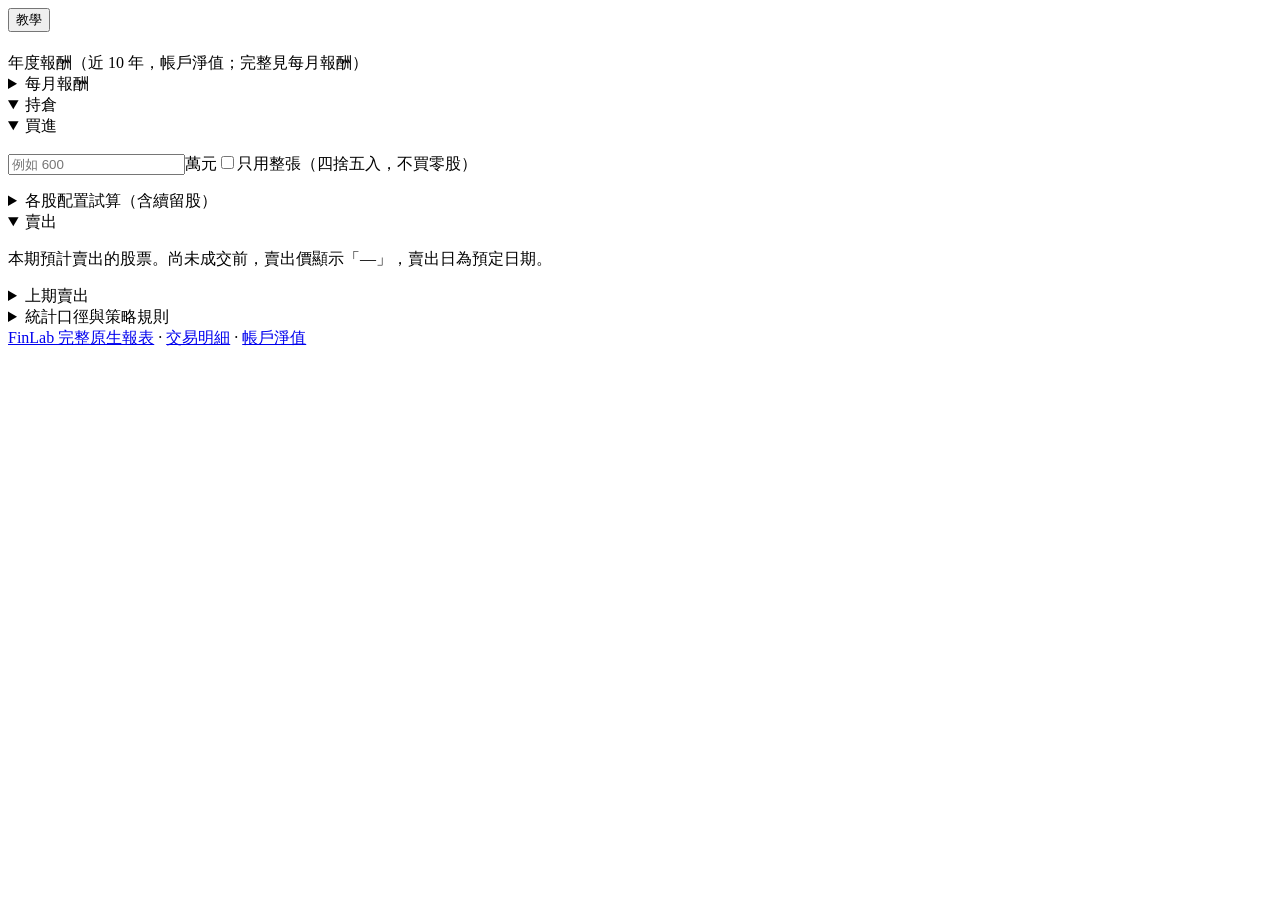
==== commit 4fe8b744: "Update both strategy dashboards from shared metrics" ====
--- a/2026/index.html
+++ b/2026/index.html
@@ -1,613 +1,29 @@
-<!DOCTYPE html>
-<html lang="zh-Hant">
-<head>
-<meta charset="UTF-8">
-<meta name="viewport" content="width=device-width, initial-scale=1.0">
-<title>每月換股策略</title>
-<style>
-*{margin:0;padding:0;box-sizing:border-box}
-body{
-  font-family:-apple-system,"Segoe UI",sans-serif;
-  background:#1a1a2e;color:#e0e0e0;
-  min-height:100vh;display:flex;justify-content:center;padding:16px;
-}
-.container{width:100%;max-width:720px}
-h1{font-size:1.4rem;padding:20px 0 4px}
-.sub{padding-bottom:16px}
-.date{color:#888;font-size:0.95rem}
-
-.metrics{
-  display:grid;grid-template-columns:repeat(4,1fr);
-  gap:8px;margin-bottom:16px;
-}
-.metric{background:#1e1e36;border-radius:6px;padding:10px 12px}
-.metric-label{font-size:0.75rem;color:#888}
-.metric-value{font-size:1.1rem;font-weight:600;font-variant-numeric:tabular-nums}
-.metric-value.pos{color:#f87171}
-.metric-value.neg{color:#4ade80}
-
-.yearly{margin-bottom:16px}
-.yearly-title{font-size:0.85rem;color:#888;margin-bottom:6px}
-.yearly-row{display:flex;gap:2px}
-.yearly-cell{flex:1;text-align:center;border-radius:4px;padding:6px 2px}
-.yearly-val{font-size:0.82rem;font-weight:600;color:#fff}
-.yearly-year{font-size:0.72rem;color:#999;margin-top:2px}
-
-.monthly{display:flex;flex-direction:column;gap:2px;margin-top:8px}
-.m-row{display:grid;grid-template-columns:42px repeat(12,1fr);gap:2px}
-.m-year{
-  text-align:right;padding-right:6px;color:#999;font-size:0.72rem;
-  font-variant-numeric:tabular-nums;align-self:center;
-}
-.m-cell{
-  text-align:center;border-radius:3px;padding:4px 0;
-  font-size:0.66rem;font-weight:600;color:#fff;
-  font-variant-numeric:tabular-nums;
-  min-height:20px;display:flex;align-items:center;justify-content:center;
-}
-.m-empty{background:#262640}
-.m-month{background:transparent;color:#999;font-weight:400;font-size:0.7rem}
-
-table{width:100%;border-collapse:collapse;font-size:0.92rem}
-thead th{
-  text-align:left;padding:8px 6px;color:#888;font-weight:500;
-  border-bottom:1px solid #333;font-size:0.82rem;white-space:nowrap;
-}
-tbody td{padding:8px 6px;border-bottom:1px solid #262640}
-tbody tr:hover{background:rgba(255,255,255,0.03)}
-
-.col-name{min-width:120px}
-.col-act{text-align:center;width:60px}
-.col-ret{text-align:right;width:64px}
-.col-price{text-align:right;width:72px}
-.col-wt{text-align:right;width:64px}
-.col-date{text-align:center;width:90px;color:#999;font-size:0.85rem}
-
-th.sortable{cursor:pointer;user-select:none}
-th.sortable:hover{color:#bbb}
-.sort-ind{
-  display:inline-block;margin-left:6px;font-size:0.7rem;
-  color:#555;line-height:1;font-variant-numeric:tabular-nums;
-}
-.sort-ind::before{content:"↕"}
-.sort-ind.asc{color:#e0e0e0}
-.sort-ind.asc::before{content:"▲"}
-.sort-ind.desc{color:#e0e0e0}
-.sort-ind.desc::before{content:"▼"}
-
-.act{
-  display:inline-block;font-size:0.82rem;padding:2px 8px;
-  border-radius:4px;font-weight:600;
-}
-.act-buy{background:#4a1525;color:#f87171}
-.act-sell{background:#1b4332;color:#4ade80}
-.act-hold{background:#1e293b;color:#94a3b8}
-
-.ret{font-weight:600;font-variant-numeric:tabular-nums}
-.ret.pos{color:#f87171}
-.ret.neg{color:#4ade80}
-.ret.neutral{color:#666}
-
-.wt{font-variant-numeric:tabular-nums}
-.wt.dim{color:#555}
-
-.price{font-variant-numeric:tabular-nums}
-.price.dim{color:#555}
-
-.shares{font-variant-numeric:tabular-nums;font-weight:600}
-.shares.dim{color:#555;font-weight:400}
-.col-shares{text-align:right;width:72px}
-
-.capital-box{
-  display:flex;align-items:center;gap:12px;flex-wrap:wrap;
-  background:#1e1e36;border-radius:6px;padding:10px 14px;margin-bottom:8px;
-}
-.capital-label{
-  display:inline-flex;align-items:center;gap:6px;
-  color:#bbb;font-size:0.88rem;
-}
-.capital-label input{
-  background:#0f0f1e;border:1px solid #333;color:#e0e0e0;
-  border-radius:4px;padding:4px 8px;width:100px;font-size:0.95rem;
-  font-variant-numeric:tabular-nums;
-}
-.capital-label input:focus{outline:none;border-color:#4a5fa8}
-.capital-unit{color:#888;font-size:0.85rem}
-.capital-summary{color:#888;font-size:0.82rem;flex:1;min-width:180px}
-.capital-summary.active{color:#bbb}
-
-.empty{text-align:center;padding:32px;color:#666}
-
-.section{margin-top:16px}
-.section summary{
-  cursor:pointer;font-size:0.85rem;color:#888;
-  padding:8px 14px;background:#1e1e36;border-radius:6px;
-  display:inline-block;user-select:none;
-}
-.section summary:hover{color:#bbb;background:#262640}
-.section[open] summary{margin-bottom:8px}
-.section table{margin-top:4px}
-</style>
-</head>
-<body>
-<div class="container">
-<h1>每月換股策略</h1>
-<div class="sub">
-  <span class="date">最後更新日期 2026-11-27</span>
-</div>
-<div class="metrics">
-<div class="metric"><div class="metric-label">年化報酬</div><div class="metric-value pos">+33.4%</div></div>
-<div class="metric"><div class="metric-label">夏普比率</div><div class="metric-value">1.30</div></div>
-<div class="metric"><div class="metric-label">最大回撤</div><div class="metric-value neg">-25.1%</div></div>
-<div class="metric"><div class="metric-label">勝率</div><div class="metric-value">49.5%</div></div>
-<div class="metric"><div class="metric-label">總交易</div><div class="metric-value">1,452 筆</div></div>
-<div class="metric"><div class="metric-label">平均報酬</div><div class="metric-value pos">+4.4%</div></div>
-<div class="metric"><div class="metric-label">最大獲利</div><div class="metric-value pos">+184.4%</div></div>
-<div class="metric"><div class="metric-label">最大虧損</div><div class="metric-value neg">-43.1%</div></div>
-</div>
-
-<div class="yearly">
-<div class="yearly-title">近十年報酬</div>
-<div class="yearly-row">
-<div class="yearly-cell" style="background:rgba(219,39,119,0.23)"><div class="yearly-val">+12%</div><div class="yearly-year">2016</div></div>
-<div class="yearly-cell" style="background:rgba(219,39,119,0.49)"><div class="yearly-val">+49%</div><div class="yearly-year">2017</div></div>
-<div class="yearly-cell" style="background:rgba(219,39,119,0.36)"><div class="yearly-val">+31%</div><div class="yearly-year">2018</div></div>
-<div class="yearly-cell" style="background:rgba(219,39,119,0.37)"><div class="yearly-val">+33%</div><div class="yearly-year">2019</div></div>
-<div class="yearly-cell" style="background:rgba(219,39,119,0.85)"><div class="yearly-val">+102%</div><div class="yearly-year">2020</div></div>
-<div class="yearly-cell" style="background:rgba(219,39,119,0.59)"><div class="yearly-val">+64%</div><div class="yearly-year">2021</div></div>
-<div class="yearly-cell" style="background:rgba(219,39,119,0.30)"><div class="yearly-val">+21%</div><div class="yearly-year">2022</div></div>
-<div class="yearly-cell" style="background:rgba(219,39,119,0.53)"><div class="yearly-val">+55%</div><div class="yearly-year">2023</div></div>
-<div class="yearly-cell" style="background:rgba(219,39,119,0.39)"><div class="yearly-val">+36%</div><div class="yearly-year">2024</div></div>
-<div class="yearly-cell" style="background:rgba(219,39,119,0.36)"><div class="yearly-val">+30%</div><div class="yearly-year">2025</div></div>
-<div class="yearly-cell" style="background:rgba(219,39,119,0.42)"><div class="yearly-val">+40%</div><div class="yearly-year">2026</div></div>
-</div>
-</div>
-
-<details class="section monthly-section">
-<summary>每月報酬</summary>
-<div class="monthly">
-<div class="m-row"><div class="m-year">2008</div><div class="m-cell m-empty"></div><div class="m-cell m-empty"></div><div class="m-cell m-empty"></div><div class="m-cell" style="background:rgba(219,39,119,0.20)">2.6%</div><div class="m-cell" style="background:rgba(219,39,119,0.26)">5.5%</div><div class="m-cell" style="background:rgba(74,222,128,0.15)">-0.1%</div><div class="m-cell m-empty"></div><div class="m-cell m-empty"></div><div class="m-cell" style="background:rgba(74,222,128,0.22)">-3.5%</div><div class="m-cell m-empty"></div><div class="m-cell m-empty"></div><div class="m-cell m-empty"></div></div>
-<div class="m-row"><div class="m-year">2009</div><div class="m-cell m-empty"></div><div class="m-cell" style="background:rgba(74,222,128,0.20)">-2.3%</div><div class="m-cell m-empty"></div><div class="m-cell" style="background:rgba(219,39,119,0.28)">6.6%</div><div class="m-cell" style="background:rgba(74,222,128,0.15)">-0.0%</div><div class="m-cell" style="background:rgba(74,222,128,0.23)">-3.9%</div><div class="m-cell" style="background:rgba(219,39,119,0.17)">1.0%</div><div class="m-cell" style="background:rgba(219,39,119,0.19)">2.2%</div><div class="m-cell" style="background:rgba(219,39,119,0.27)">6.0%</div><div class="m-cell" style="background:rgba(219,39,119,0.38)">11.8%</div><div class="m-cell" style="background:rgba(219,39,119,0.16)">0.3%</div><div class="m-cell" style="background:rgba(219,39,119,0.31)">7.9%</div></div>
-<div class="m-row"><div class="m-year">2010</div><div class="m-cell" style="background:rgba(74,222,128,0.21)">-3.2%</div><div class="m-cell m-empty"></div><div class="m-cell" style="background:rgba(219,39,119,0.24)">4.4%</div><div class="m-cell" style="background:rgba(219,39,119,0.40)">12.5%</div><div class="m-cell" style="background:rgba(74,222,128,0.27)">-5.9%</div><div class="m-cell" style="background:rgba(74,222,128,0.22)">-3.8%</div><div class="m-cell" style="background:rgba(74,222,128,0.15)">-0.2%</div><div class="m-cell" style="background:rgba(219,39,119,0.51)">18.3%</div><div class="m-cell" style="background:rgba(219,39,119,0.20)">2.3%</div><div class="m-cell" style="background:rgba(219,39,119,0.30)">7.4%</div><div class="m-cell" style="background:rgba(74,222,128,0.17)">-0.8%</div><div class="m-cell" style="background:rgba(219,39,119,0.20)">2.7%</div></div>
-<div class="m-row"><div class="m-year">2011</div><div class="m-cell" style="background:rgba(219,39,119,0.42)">13.7%</div><div class="m-cell" style="background:rgba(219,39,119,0.20)">2.8%</div><div class="m-cell" style="background:rgba(219,39,119,0.32)">8.4%</div><div class="m-cell" style="background:rgba(219,39,119,0.36)">10.7%</div><div class="m-cell" style="background:rgba(74,222,128,0.22)">-3.3%</div><div class="m-cell" style="background:rgba(219,39,119,0.16)">0.4%</div><div class="m-cell" style="background:rgba(219,39,119,0.20)">2.3%</div><div class="m-cell" style="background:rgba(74,222,128,0.40)">-12.5%</div><div class="m-cell m-empty"></div><div class="m-cell m-empty"></div><div class="m-cell" style="background:rgba(74,222,128,0.23)">-3.9%</div><div class="m-cell m-empty"></div></div>
-<div class="m-row"><div class="m-year">2012</div><div class="m-cell" style="background:rgba(74,222,128,0.24)">-4.7%</div><div class="m-cell" style="background:rgba(74,222,128,0.15)">-0.1%</div><div class="m-cell" style="background:rgba(219,39,119,0.21)">3.0%</div><div class="m-cell" style="background:rgba(74,222,128,0.18)">-1.6%</div><div class="m-cell" style="background:rgba(74,222,128,0.19)">-2.1%</div><div class="m-cell" style="background:rgba(74,222,128,0.20)">-2.7%</div><div class="m-cell" style="background:rgba(219,39,119,0.15)">0.1%</div><div class="m-cell" style="background:rgba(219,39,119,0.27)">6.3%</div><div class="m-cell" style="background:rgba(219,39,119,0.23)">4.3%</div><div class="m-cell" style="background:rgba(74,222,128,0.16)">-0.5%</div><div class="m-cell" style="background:rgba(74,222,128,0.17)">-0.9%</div><div class="m-cell" style="background:rgba(219,39,119,0.15)">0.1%</div></div>
-<div class="m-row"><div class="m-year">2013</div><div class="m-cell" style="background:rgba(219,39,119,0.17)">1.0%</div><div class="m-cell" style="background:rgba(74,222,128,0.16)">-0.6%</div><div class="m-cell" style="background:rgba(219,39,119,0.36)">10.7%</div><div class="m-cell" style="background:rgba(219,39,119,0.17)">1.1%</div><div class="m-cell" style="background:rgba(219,39,119,0.17)">1.2%</div><div class="m-cell" style="background:rgba(219,39,119,0.51)">18.3%</div><div class="m-cell" style="background:rgba(219,39,119,0.19)">2.0%</div><div class="m-cell" style="background:rgba(219,39,119,0.28)">6.5%</div><div class="m-cell" style="background:rgba(74,222,128,0.18)">-1.7%</div><div class="m-cell" style="background:rgba(74,222,128,0.16)">-0.5%</div><div class="m-cell" style="background:rgba(219,39,119,0.24)">4.4%</div><div class="m-cell" style="background:rgba(219,39,119,0.22)">3.7%</div></div>
-<div class="m-row"><div class="m-year">2014</div><div class="m-cell" style="background:rgba(219,39,119,0.38)">11.7%</div><div class="m-cell" style="background:rgba(74,222,128,0.21)">-3.1%</div><div class="m-cell" style="background:rgba(219,39,119,0.22)">3.4%</div><div class="m-cell" style="background:rgba(219,39,119,0.29)">7.1%</div><div class="m-cell" style="background:rgba(74,222,128,0.37)">-11.3%</div><div class="m-cell" style="background:rgba(219,39,119,0.34)">9.6%</div><div class="m-cell" style="background:rgba(219,39,119,0.16)">0.5%</div><div class="m-cell" style="background:rgba(219,39,119,0.21)">2.9%</div><div class="m-cell" style="background:rgba(74,222,128,0.17)">-1.1%</div><div class="m-cell" style="background:rgba(74,222,128,0.37)">-11.0%</div><div class="m-cell" style="background:rgba(74,222,128,0.19)">-2.1%</div><div class="m-cell" style="background:rgba(219,39,119,0.26)">5.4%</div></div>
-<div class="m-row"><div class="m-year">2015</div><div class="m-cell" style="background:rgba(219,39,119,0.20)">2.4%</div><div class="m-cell" style="background:rgba(74,222,128,0.20)">-2.7%</div><div class="m-cell" style="background:rgba(219,39,119,0.38)">11.6%</div><div class="m-cell" style="background:rgba(219,39,119,0.17)">0.9%</div><div class="m-cell" style="background:rgba(74,222,128,0.18)">-1.5%</div><div class="m-cell" style="background:rgba(219,39,119,0.27)">6.0%</div><div class="m-cell" style="background:rgba(74,222,128,0.21)">-3.1%</div><div class="m-cell" style="background:rgba(74,222,128,0.21)">-3.0%</div><div class="m-cell" style="background:rgba(219,39,119,0.17)">0.9%</div><div class="m-cell" style="background:rgba(219,39,119,0.18)">1.6%</div><div class="m-cell" style="background:rgba(219,39,119,0.23)">4.2%</div><div class="m-cell" style="background:rgba(74,222,128,0.15)">-0.1%</div></div>
-<div class="m-row"><div class="m-year">2016</div><div class="m-cell" style="background:rgba(74,222,128,0.17)">-1.2%</div><div class="m-cell" style="background:rgba(219,39,119,0.17)">1.1%</div><div class="m-cell" style="background:rgba(219,39,119,0.18)">1.5%</div><div class="m-cell" style="background:rgba(219,39,119,0.16)">0.5%</div><div class="m-cell" style="background:rgba(74,222,128,0.16)">-0.7%</div><div class="m-cell" style="background:rgba(74,222,128,0.18)">-1.5%</div><div class="m-cell" style="background:rgba(219,39,119,0.21)">2.9%</div><div class="m-cell" style="background:rgba(219,39,119,0.36)">10.5%</div><div class="m-cell" style="background:rgba(74,222,128,0.24)">-4.7%</div><div class="m-cell" style="background:rgba(74,222,128,0.16)">-0.7%</div><div class="m-cell" style="background:rgba(74,222,128,0.22)">-3.6%</div><div class="m-cell" style="background:rgba(219,39,119,0.31)">7.9%</div></div>
-<div class="m-row"><div class="m-year">2017</div><div class="m-cell" style="background:rgba(219,39,119,0.16)">0.3%</div><div class="m-cell" style="background:rgba(219,39,119,0.22)">3.6%</div><div class="m-cell" style="background:rgba(219,39,119,0.30)">7.6%</div><div class="m-cell" style="background:rgba(74,222,128,0.20)">-2.3%</div><div class="m-cell" style="background:rgba(74,222,128,0.23)">-4.2%</div><div class="m-cell" style="background:rgba(74,222,128,0.17)">-0.9%</div><div class="m-cell" style="background:rgba(74,222,128,0.19)">-2.2%</div><div class="m-cell" style="background:rgba(219,39,119,0.22)">3.7%</div><div class="m-cell" style="background:rgba(219,39,119,0.36)">10.6%</div><div class="m-cell" style="background:rgba(219,39,119,0.57)">21.1%</div><div class="m-cell" style="background:rgba(219,39,119,0.19)">2.2%</div><div class="m-cell" style="background:rgba(219,39,119,0.33)">9.3%</div></div>
-<div class="m-row"><div class="m-year">2018</div><div class="m-cell" style="background:rgba(219,39,119,0.35)">10.0%</div><div class="m-cell" style="background:rgba(74,222,128,0.24)">-4.6%</div><div class="m-cell" style="background:rgba(219,39,119,0.39)">12.1%</div><div class="m-cell" style="background:rgba(219,39,119,0.31)">8.2%</div><div class="m-cell" style="background:rgba(219,39,119,0.17)">0.8%</div><div class="m-cell" style="background:rgba(219,39,119,0.42)">13.5%</div><div class="m-cell" style="background:rgba(74,222,128,0.25)">-5.1%</div><div class="m-cell" style="background:rgba(219,39,119,0.22)">3.5%</div><div class="m-cell" style="background:rgba(74,222,128,0.17)">-1.0%</div><div class="m-cell" style="background:rgba(74,222,128,0.28)">-6.7%</div><div class="m-cell" style="background:rgba(74,222,128,0.20)">-2.3%</div><div class="m-cell" style="background:rgba(219,39,119,0.20)">2.6%</div></div>
-<div class="m-row"><div class="m-year">2019</div><div class="m-cell" style="background:rgba(219,39,119,0.21)">2.9%</div><div class="m-cell" style="background:rgba(219,39,119,0.24)">4.6%</div><div class="m-cell" style="background:rgba(219,39,119,0.23)">4.1%</div><div class="m-cell" style="background:rgba(219,39,119,0.21)">3.1%</div><div class="m-cell" style="background:rgba(219,39,119,0.18)">1.6%</div><div class="m-cell" style="background:rgba(74,222,128,0.16)">-0.7%</div><div class="m-cell" style="background:rgba(74,222,128,0.16)">-0.4%</div><div class="m-cell" style="background:rgba(219,39,119,0.49)">17.2%</div><div class="m-cell" style="background:rgba(219,39,119,0.16)">0.7%</div><div class="m-cell" style="background:rgba(74,222,128,0.18)">-1.4%</div><div class="m-cell" style="background:rgba(74,222,128,0.17)">-1.0%</div><div class="m-cell" style="background:rgba(219,39,119,0.19)">2.1%</div></div>
-<div class="m-row"><div class="m-year">2020</div><div class="m-cell" style="background:rgba(219,39,119,0.18)">1.4%</div><div class="m-cell" style="background:rgba(74,222,128,0.20)">-2.3%</div><div class="m-cell" style="background:rgba(74,222,128,0.15)">-0.2%</div><div class="m-cell" style="background:rgba(219,39,119,0.21)">3.2%</div><div class="m-cell" style="background:rgba(219,39,119,0.37)">11.1%</div><div class="m-cell" style="background:rgba(219,39,119,0.35)">10.2%</div><div class="m-cell" style="background:rgba(219,39,119,0.62)">23.6%</div><div class="m-cell" style="background:rgba(219,39,119,0.24)">4.4%</div><div class="m-cell" style="background:rgba(219,39,119,0.85)">35.4%</div><div class="m-cell" style="background:rgba(219,39,119,0.16)">0.3%</div><div class="m-cell" style="background:rgba(219,39,119,0.18)">1.3%</div><div class="m-cell" style="background:rgba(219,39,119,0.42)">13.5%</div></div>
-<div class="m-row"><div class="m-year">2021</div><div class="m-cell" style="background:rgba(219,39,119,0.26)">5.4%</div><div class="m-cell" style="background:rgba(219,39,119,0.26)">5.7%</div><div class="m-cell" style="background:rgba(219,39,119,0.59)">22.1%</div><div class="m-cell" style="background:rgba(219,39,119,0.23)">4.2%</div><div class="m-cell" style="background:rgba(219,39,119,0.19)">2.3%</div><div class="m-cell" style="background:rgba(219,39,119,0.34)">9.6%</div><div class="m-cell" style="background:rgba(219,39,119,0.34)">9.8%</div><div class="m-cell" style="background:rgba(74,222,128,0.25)">-5.2%</div><div class="m-cell" style="background:rgba(74,222,128,0.21)">-2.8%</div><div class="m-cell" style="background:rgba(219,39,119,0.17)">1.1%</div><div class="m-cell" style="background:rgba(219,39,119,0.25)">4.9%</div><div class="m-cell" style="background:rgba(219,39,119,0.28)">6.6%</div></div>
-<div class="m-row"><div class="m-year">2022</div><div class="m-cell" style="background:rgba(219,39,119,0.33)">8.9%</div><div class="m-cell" style="background:rgba(74,222,128,0.20)">-2.7%</div><div class="m-cell" style="background:rgba(219,39,119,0.18)">1.6%</div><div class="m-cell" style="background:rgba(219,39,119,0.27)">6.2%</div><div class="m-cell" style="background:rgba(74,222,128,0.19)">-2.2%</div><div class="m-cell" style="background:rgba(219,39,119,0.35)">10.3%</div><div class="m-cell" style="background:rgba(74,222,128,0.26)">-5.5%</div><div class="m-cell" style="background:rgba(219,39,119,0.25)">5.2%</div><div class="m-cell" style="background:rgba(219,39,119,0.22)">3.4%</div><div class="m-cell" style="background:rgba(74,222,128,0.27)">-5.8%</div><div class="m-cell" style="background:rgba(219,39,119,0.20)">2.3%</div><div class="m-cell" style="background:rgba(74,222,128,0.16)">-0.4%</div></div>
-<div class="m-row"><div class="m-year">2023</div><div class="m-cell" style="background:rgba(219,39,119,0.17)">0.9%</div><div class="m-cell" style="background:rgba(219,39,119,0.22)">3.5%</div><div class="m-cell" style="background:rgba(219,39,119,0.42)">13.5%</div><div class="m-cell" style="background:rgba(219,39,119,0.25)">5.0%</div><div class="m-cell" style="background:rgba(219,39,119,0.48)">16.5%</div><div class="m-cell" style="background:rgba(219,39,119,0.35)">9.9%</div><div class="m-cell" style="background:rgba(74,222,128,0.24)">-4.3%</div><div class="m-cell" style="background:rgba(219,39,119,0.17)">1.0%</div><div class="m-cell" style="background:rgba(74,222,128,0.16)">-0.3%</div><div class="m-cell" style="background:rgba(219,39,119,0.18)">1.5%</div><div class="m-cell" style="background:rgba(219,39,119,0.20)">2.4%</div><div class="m-cell" style="background:rgba(219,39,119,0.26)">5.7%</div></div>
-<div class="m-row"><div class="m-year">2024</div><div class="m-cell" style="background:rgba(74,222,128,0.18)">-1.5%</div><div class="m-cell" style="background:rgba(219,39,119,0.45)">15.2%</div><div class="m-cell" style="background:rgba(219,39,119,0.28)">6.8%</div><div class="m-cell" style="background:rgba(219,39,119,0.16)">0.5%</div><div class="m-cell" style="background:rgba(74,222,128,0.20)">-2.5%</div><div class="m-cell" style="background:rgba(219,39,119,0.44)">14.5%</div><div class="m-cell" style="background:rgba(74,222,128,0.21)">-2.8%</div><div class="m-cell" style="background:rgba(219,39,119,0.25)">5.1%</div><div class="m-cell" style="background:rgba(219,39,119,0.19)">2.2%</div><div class="m-cell" style="background:rgba(74,222,128,0.23)">-4.3%</div><div class="m-cell" style="background:rgba(219,39,119,0.16)">0.5%</div><div class="m-cell" style="background:rgba(219,39,119,0.19)">1.9%</div></div>
-<div class="m-row"><div class="m-year">2025</div><div class="m-cell" style="background:rgba(74,222,128,0.40)">-12.7%</div><div class="m-cell" style="background:rgba(219,39,119,0.25)">5.0%</div><div class="m-cell" style="background:rgba(74,222,128,0.21)">-2.9%</div><div class="m-cell m-empty"></div><div class="m-cell" style="background:rgba(219,39,119,0.21)">2.9%</div><div class="m-cell" style="background:rgba(74,222,128,0.24)">-4.3%</div><div class="m-cell" style="background:rgba(219,39,119,0.17)">1.2%</div><div class="m-cell" style="background:rgba(219,39,119,0.28)">6.7%</div><div class="m-cell" style="background:rgba(219,39,119,0.63)">24.5%</div><div class="m-cell" style="background:rgba(219,39,119,0.21)">3.1%</div><div class="m-cell" style="background:rgba(74,222,128,0.17)">-0.8%</div><div class="m-cell" style="background:rgba(219,39,119,0.30)">7.4%</div></div>
-<div class="m-row"><div class="m-year">2026</div><div class="m-cell" style="background:rgba(219,39,119,0.38)">11.5%</div><div class="m-cell" style="background:rgba(219,39,119,0.19)">2.3%</div><div class="m-cell" style="background:rgba(219,39,119,0.60)">23.0%</div><div class="m-cell" style="background:rgba(74,222,128,0.19)">-1.9%</div><div class="m-cell" style="background:rgba(219,39,119,0.50)">17.6%</div><div class="m-cell" style="background:rgba(219,39,119,0.24)">4.7%</div><div class="m-cell" style="background:rgba(74,222,128,0.16)">-0.4%</div><div class="m-cell" style="background:rgba(74,222,128,0.33)">-8.9%</div><div class="m-cell" style="background:rgba(74,222,128,0.20)">-2.6%</div><div class="m-cell" style="background:rgba(74,222,128,0.26)">-5.6%</div><div class="m-cell m-empty"></div><div class="m-cell m-empty"></div></div>
-<div class="m-row"><div class="m-year"></div><div class="m-cell m-month">Jan</div><div class="m-cell m-month">Feb</div><div class="m-cell m-month">Mar</div><div class="m-cell m-month">Apr</div><div class="m-cell m-month">May</div><div class="m-cell m-month">Jun</div><div class="m-cell m-month">Jul</div><div class="m-cell m-month">Aug</div><div class="m-cell m-month">Sep</div><div class="m-cell m-month">Oct</div><div class="m-cell m-month">Nov</div><div class="m-cell m-month">Dec</div></div>
-</div>
-</details>
-
-<details class="section" open>
-<summary>持倉（11 檔）</summary>
-<table>
-<thead>
-<tr>
-  <th class="sortable" data-sort-key="id">名稱<span class="sort-ind"></span></th>
-  <th style="text-align:center">狀態</th>
-  <th style="text-align:right">漲跌</th>
-  <th class="sortable" data-sort-key="price" style="text-align:right">買入價<span class="sort-ind"></span></th>
-  <th style="text-align:right">賣出價</th>
-  <th style="text-align:right">權重</th>
-  <th style="text-align:center">買入日</th>
-  <th style="text-align:center">賣出日</th>
-</tr>
-</thead>
-<tbody>
-<tr data-sort-id="1416" data-sort-price="13.05">
-  <td class="col-name">1416 </td>
-  <td class="col-act"><span class="act act-hold">持有</span></td>
-  <td class="col-ret"><span class="ret pos">+7.3%</span></td>
-  <td class="col-price"><span class="price">13.1</span></td>
-  <td class="col-price"><span class="price dim">—</span></td>
-  <td class="col-wt"><span class="wt">10%</span></td>
-  <td class="col-date">2026-10-30</td>
-  <td class="col-date"></td>
-</tr>
-<tr data-sort-id="3474" data-sort-price="29.65">
-  <td class="col-name">3474 </td>
-  <td class="col-act"><span class="act act-hold">持有</span></td>
-  <td class="col-ret"><span class="ret neutral">—</span></td>
-  <td class="col-price"><span class="price">29.6</span></td>
-  <td class="col-price"><span class="price dim">—</span></td>
-  <td class="col-wt"><span class="wt">10%</span></td>
-  <td class="col-date">2016-11-11</td>
-  <td class="col-date"></td>
-</tr>
-<tr data-sort-id="4566" data-sort-price="84.2">
-  <td class="col-name">4566 </td>
-  <td class="col-act"><span class="act act-hold">持有</span></td>
-  <td class="col-ret"><span class="ret neg">-28.3%</span></td>
-  <td class="col-price"><span class="price">84.2</span></td>
-  <td class="col-price"><span class="price dim">—</span></td>
-  <td class="col-wt"><span class="wt">10%</span></td>
-  <td class="col-date">2026-10-30</td>
-  <td class="col-date"></td>
-</tr>
-<tr data-sort-id="4720" data-sort-price="27.9">
-  <td class="col-name">4720 </td>
-  <td class="col-act"><span class="act act-hold">持有</span></td>
-  <td class="col-ret"><span class="ret neg">-25.1%</span></td>
-  <td class="col-price"><span class="price">27.9</span></td>
-  <td class="col-price"><span class="price dim">—</span></td>
-  <td class="col-wt"><span class="wt">10%</span></td>
-  <td class="col-date">2026-10-30</td>
-  <td class="col-date"></td>
-</tr>
-<tr data-sort-id="4938" data-sort-price="101.0">
-  <td class="col-name">4938 </td>
-  <td class="col-act"><span class="act act-hold">持有</span></td>
-  <td class="col-ret"><span class="ret neg">-16.4%</span></td>
-  <td class="col-price"><span class="price">101.0</span></td>
-  <td class="col-price"><span class="price dim">—</span></td>
-  <td class="col-wt"><span class="wt">10%</span></td>
-  <td class="col-date">2026-10-30</td>
-  <td class="col-date"></td>
-</tr>
-<tr data-sort-id="4961" data-sort-price="191.0">
-  <td class="col-name">4961 </td>
-  <td class="col-act"><span class="act act-hold">持有</span></td>
-  <td class="col-ret"><span class="ret neg">-9.4%</span></td>
-  <td class="col-price"><span class="price">191.0</span></td>
-  <td class="col-price"><span class="price dim">—</span></td>
-  <td class="col-wt"><span class="wt">10%</span></td>
-  <td class="col-date">2026-10-30</td>
-  <td class="col-date"></td>
-</tr>
-<tr data-sort-id="5465" data-sort-price="36.2">
-  <td class="col-name">5465 </td>
-  <td class="col-act"><span class="act act-hold">持有</span></td>
-  <td class="col-ret"><span class="ret neg">-29.4%</span></td>
-  <td class="col-price"><span class="price">36.2</span></td>
-  <td class="col-price"><span class="price dim">—</span></td>
-  <td class="col-wt"><span class="wt">10%</span></td>
-  <td class="col-date">2026-10-30</td>
-  <td class="col-date"></td>
-</tr>
-<tr data-sort-id="6221" data-sort-price="37.5">
-  <td class="col-name">6221 </td>
-  <td class="col-act"><span class="act act-hold">持有</span></td>
-  <td class="col-ret"><span class="ret neg">-19.2%</span></td>
-  <td class="col-price"><span class="price">37.5</span></td>
-  <td class="col-price"><span class="price dim">—</span></td>
-  <td class="col-wt"><span class="wt">10%</span></td>
-  <td class="col-date">2026-10-30</td>
-  <td class="col-date"></td>
-</tr>
-<tr data-sort-id="6416" data-sort-price="117.0">
-  <td class="col-name">6416 </td>
-  <td class="col-act"><span class="act act-hold">持有</span></td>
-  <td class="col-ret"><span class="ret neg">-10.7%</span></td>
-  <td class="col-price"><span class="price">117.0</span></td>
-  <td class="col-price"><span class="price dim">—</span></td>
-  <td class="col-wt"><span class="wt">10%</span></td>
-  <td class="col-date">2026-10-30</td>
-  <td class="col-date"></td>
-</tr>
-<tr data-sort-id="6756" data-sort-price="131.0">
-  <td class="col-name">6756 </td>
-  <td class="col-act"><span class="act act-hold">持有</span></td>
-  <td class="col-ret"><span class="ret neg">-36.1%</span></td>
-  <td class="col-price"><span class="price">131.0</span></td>
-  <td class="col-price"><span class="price dim">—</span></td>
-  <td class="col-wt"><span class="wt">10%</span></td>
-  <td class="col-date">2026-10-30</td>
-  <td class="col-date"></td>
-</tr>
-<tr data-sort-id="8099" data-sort-price="103.5">
-  <td class="col-name">8099 </td>
-  <td class="col-act"><span class="act act-hold">持有</span></td>
-  <td class="col-ret"><span class="ret pos">+41.5%</span></td>
-  <td class="col-price"><span class="price">103.5</span></td>
-  <td class="col-price"><span class="price dim">—</span></td>
-  <td class="col-wt"><span class="wt">10%</span></td>
-  <td class="col-date">2026-10-30</td>
-  <td class="col-date"></td>
-</tr>
-
-</tbody>
-</table>
-</details>
-<details class="section">
-<summary>上期賣出（13 筆）</summary>
-<table>
-<thead>
-<tr>
-  <th class="sortable" data-sort-key="id">名稱<span class="sort-ind"></span></th>
-  <th style="text-align:center">狀態</th>
-  <th style="text-align:right">漲跌</th>
-  <th class="sortable" data-sort-key="price" style="text-align:right">買入價<span class="sort-ind"></span></th>
-  <th style="text-align:right">賣出價</th>
-  <th style="text-align:right">權重</th>
-  <th style="text-align:center">買入日</th>
-  <th style="text-align:center">賣出日</th>
-</tr>
-</thead>
-<tbody>
-<tr data-sort-id="6834" data-sort-price="149.0">
-  <td class="col-name">6834 </td>
-  <td class="col-act"><span class="act act-sell">移除</span></td>
-  <td class="col-ret"><span class="ret neg">-19.9%</span></td>
-  <td class="col-price"><span class="price">149.0</span></td>
-  <td class="col-price"><span class="price">120.0</span></td>
-  <td class="col-wt"><span class="wt dim">—</span></td>
-  <td class="col-date">2026-10-13</td>
-  <td class="col-date">2026-10-30</td>
-</tr>
-<tr data-sort-id="1815" data-sort-price="130.0">
-  <td class="col-name">1815 </td>
-  <td class="col-act"><span class="act act-sell">移除</span></td>
-  <td class="col-ret"><span class="ret pos">+1.3%</span></td>
-  <td class="col-price"><span class="price">130.0</span></td>
-  <td class="col-price"><span class="price">132.5</span></td>
-  <td class="col-wt"><span class="wt dim">—</span></td>
-  <td class="col-date">2026-10-13</td>
-  <td class="col-date">2026-10-30</td>
-</tr>
-<tr data-sort-id="6505" data-sort-price="106.5">
-  <td class="col-name">6505 </td>
-  <td class="col-act"><span class="act act-sell">移除</span></td>
-  <td class="col-ret"><span class="ret neg">-6.7%</span></td>
-  <td class="col-price"><span class="price">106.5</span></td>
-  <td class="col-price"><span class="price">100.0</span></td>
-  <td class="col-wt"><span class="wt dim">—</span></td>
-  <td class="col-date">2026-10-13</td>
-  <td class="col-date">2026-10-30</td>
-</tr>
-<tr data-sort-id="2607" data-sort-price="57.7">
-  <td class="col-name">2607 </td>
-  <td class="col-act"><span class="act act-sell">移除</span></td>
-  <td class="col-ret"><span class="ret neg">-2.0%</span></td>
-  <td class="col-price"><span class="price">57.7</span></td>
-  <td class="col-price"><span class="price">56.9</span></td>
-  <td class="col-wt"><span class="wt dim">—</span></td>
-  <td class="col-date">2026-10-13</td>
-  <td class="col-date">2026-10-30</td>
-</tr>
-<tr data-sort-id="3564" data-sort-price="70.9">
-  <td class="col-name">3564 </td>
-  <td class="col-act"><span class="act act-sell">移除</span></td>
-  <td class="col-ret"><span class="ret neg">-15.3%</span></td>
-  <td class="col-price"><span class="price">70.9</span></td>
-  <td class="col-price"><span class="price">60.4</span></td>
-  <td class="col-wt"><span class="wt dim">—</span></td>
-  <td class="col-date">2026-10-13</td>
-  <td class="col-date">2026-10-30</td>
-</tr>
-<tr data-sort-id="3016" data-sort-price="175.0">
-  <td class="col-name">3016 </td>
-  <td class="col-act"><span class="act act-sell">移除</span></td>
-  <td class="col-ret"><span class="ret neg">-26.2%</span></td>
-  <td class="col-price"><span class="price">175.0</span></td>
-  <td class="col-price"><span class="price">130.0</span></td>
-  <td class="col-wt"><span class="wt dim">—</span></td>
-  <td class="col-date">2026-10-13</td>
-  <td class="col-date">2026-10-30</td>
-</tr>
-<tr data-sort-id="3597" data-sort-price="48.6">
-  <td class="col-name">3597 </td>
-  <td class="col-act"><span class="act act-sell">移除</span></td>
-  <td class="col-ret"><span class="ret neg">-10.8%</span></td>
-  <td class="col-price"><span class="price">48.6</span></td>
-  <td class="col-price"><span class="price">43.6</span></td>
-  <td class="col-wt"><span class="wt dim">—</span></td>
-  <td class="col-date">2026-10-13</td>
-  <td class="col-date">2026-10-30</td>
-</tr>
-<tr data-sort-id="3287" data-sort-price="50.8">
-  <td class="col-name">3287 </td>
-  <td class="col-act"><span class="act act-sell">移除</span></td>
-  <td class="col-ret"><span class="ret pos">+9.8%</span></td>
-  <td class="col-price"><span class="price">50.8</span></td>
-  <td class="col-price"><span class="price">56.1</span></td>
-  <td class="col-wt"><span class="wt dim">—</span></td>
-  <td class="col-date">2026-10-13</td>
-  <td class="col-date">2026-10-30</td>
-</tr>
-<tr data-sort-id="2340" data-sort-price="51.4">
-  <td class="col-name">2340 </td>
-  <td class="col-act"><span class="act act-sell">移除</span></td>
-  <td class="col-ret"><span class="ret neg">-19.7%</span></td>
-  <td class="col-price"><span class="price">51.4</span></td>
-  <td class="col-price"><span class="price">41.5</span></td>
-  <td class="col-wt"><span class="wt dim">—</span></td>
-  <td class="col-date">2026-10-13</td>
-  <td class="col-date">2026-10-30</td>
-</tr>
-<tr data-sort-id="5230" data-sort-price="25.45">
-  <td class="col-name">5230 </td>
-  <td class="col-act"><span class="act act-sell">移除</span></td>
-  <td class="col-ret"><span class="ret neg">-2.5%</span></td>
-  <td class="col-price"><span class="price">25.4</span></td>
-  <td class="col-price"><span class="price">24.9</span></td>
-  <td class="col-wt"><span class="wt dim">—</span></td>
-  <td class="col-date">2026-10-13</td>
-  <td class="col-date">2026-10-30</td>
-</tr>
-<tr data-sort-id="2617" data-sort-price="33.45">
-  <td class="col-name">2617 </td>
-  <td class="col-act"><span class="act act-sell">移除</span></td>
-  <td class="col-ret"><span class="ret neg">-5.0%</span></td>
-  <td class="col-price"><span class="price">33.5</span></td>
-  <td class="col-price"><span class="price">31.9</span></td>
-  <td class="col-wt"><span class="wt dim">—</span></td>
-  <td class="col-date">2026-09-11</td>
-  <td class="col-date">2026-10-13</td>
-</tr>
-<tr data-sort-id="3219" data-sort-price="86.0">
-  <td class="col-name">3219 </td>
-  <td class="col-act"><span class="act act-sell">移除</span></td>
-  <td class="col-ret"><span class="ret pos">+41.6%</span></td>
-  <td class="col-price"><span class="price">86.0</span></td>
-  <td class="col-price"><span class="price">122.5</span></td>
-  <td class="col-wt"><span class="wt dim">—</span></td>
-  <td class="col-date">2026-09-11</td>
-  <td class="col-date">2026-10-13</td>
-</tr>
-<tr data-sort-id="2606" data-sort-price="77.0">
-  <td class="col-name">2606 </td>
-  <td class="col-act"><span class="act act-sell">移除</span></td>
-  <td class="col-ret"><span class="ret neg">-0.8%</span></td>
-  <td class="col-price"><span class="price">77.0</span></td>
-  <td class="col-price"><span class="price">76.8</span></td>
-  <td class="col-wt"><span class="wt dim">—</span></td>
-  <td class="col-date">2026-09-11</td>
-  <td class="col-date">2026-10-13</td>
-</tr>
-
-</tbody>
-</table>
-</details>
-</div>
-<script>
-(function () {
-  const input = document.getElementById("capital-input");
-  const summary = document.getElementById("capital-summary");
-  if (!input) return;
-
-  const rows = Array.from(document.querySelectorAll(".buy-table tbody tr[data-stock-id]"));
-  const stocks = rows.map(function (r) {
-    return {
-      id: r.dataset.stockId,
-      close: parseFloat(r.dataset.close) || 0,
-      cell: r.querySelector(".col-shares .shares"),
-    };
-  });
-
-  function resetShares() {
-    stocks.forEach(function (s) {
-      s.cell.textContent = "—";
-      s.cell.classList.add("dim");
-    });
-    summary.textContent = "輸入資金後自動計算張數";
-    summary.classList.remove("active");
-  }
-
-  function calcShares(capital) {
-    const cost = {};
-    stocks.forEach(function (s) {
-      cost[s.id] = s.close * 1.10 * 1000;
-    });
-    const shares = {};
-    stocks.forEach(function (s) { shares[s.id] = 0; });
-
-    let remaining = capital;
-
-    // 階段 1：按每張成本從低到高，能買 1 張就買，盡量買更多檔
-    const sorted = stocks.slice().sort(function (a, b) { return cost[a.id] - cost[b.id]; });
-    const bought = [];
-    sorted.forEach(function (s) {
-      if (cost[s.id] > 0 && remaining >= cost[s.id]) {
-        shares[s.id] = 1;
-        remaining -= cost[s.id];
-        bought.push(s);
-      }
-    });
-
-    // 階段 2：對已買進的股票平均權重加張（每次選投入最少且買得起的）
-    while (true) {
-      let target = null;
-      let minInvest = Infinity;
-      for (let i = 0; i < bought.length; i++) {
-        const s = bought[i];
-        if (remaining < cost[s.id]) continue;
-        const invest = shares[s.id] * cost[s.id];
-        if (invest < minInvest) {
-          minInvest = invest;
-          target = s;
-        }
-      }
-      if (target === null) break;
-      shares[target.id] += 1;
-      remaining -= cost[target.id];
-    }
-
-    return { shares: shares, remaining: remaining, boughtCount: bought.length };
-  }
-
-  function update() {
-    const raw = input.value.trim();
-    if (raw === "") { resetShares(); return; }
-    const wan = parseFloat(raw);
-    if (isNaN(wan) || wan <= 0) { resetShares(); return; }
-
-    const capital = wan * 10000;
-    const result = calcShares(capital);
-
-    stocks.forEach(function (s) {
-      const n = result.shares[s.id];
-      s.cell.textContent = n + " 張";
-      s.cell.classList.toggle("dim", n === 0);
-    });
-
-    const used = capital - result.remaining;
-    const usedWan = (used / 10000).toFixed(2);
-    const remainStr = Math.round(result.remaining).toLocaleString("zh-TW");
-    summary.textContent = "配到 " + result.boughtCount + " 檔　用 " + usedWan + " 萬　剩 " + remainStr + " 元";
-    summary.classList.add("active");
-  }
-
-  input.addEventListener("input", update);
-  resetShares();
-})();
-
-(function () {
-  const tables = document.querySelectorAll("table");
-  tables.forEach(function (table) {
-    const tbody = table.tBodies[0];
-    if (!tbody) return;
-    const headers = table.querySelectorAll("th.sortable");
-    if (!headers.length) return;
-    let currentKey = null;
-    let currentDir = null;
-
-    function readKey(row, key) {
-      const raw = key === "id" ? row.dataset.sortId : row.dataset.sortPrice;
-      const n = parseFloat(raw);
-      return isNaN(n) ? 0 : n;
-    }
-
-    function applySort(key, dir) {
-      const rows = Array.from(tbody.querySelectorAll("tr"));
-      rows.sort(function (a, b) {
-        const av = readKey(a, key);
-        const bv = readKey(b, key);
-        return dir === "asc" ? av - bv : bv - av;
-      });
-      rows.forEach(function (r) { tbody.appendChild(r); });
-      headers.forEach(function (h) {
-        const ind = h.querySelector(".sort-ind");
-        if (!ind) return;
-        ind.classList.remove("asc", "desc");
-        if (h.dataset.sortKey === key) ind.classList.add(dir);
-      });
-    }
-
-    headers.forEach(function (h) {
-      h.addEventListener("click", function () {
-        const key = h.dataset.sortKey;
-        if (key === currentKey) {
-          currentDir = currentDir === "desc" ? "asc" : "desc";
-        } else {
-          currentKey = key;
-          currentDir = "desc";
-        }
-        applySort(currentKey, currentDir);
-      });
-    });
-  });
-})();
-</script>
-</body>
-</html>+<!doctype html>
+<html lang="zh-Hant"><head><meta charset="utf-8"><meta name="viewport" content="width=device-width,initial-scale=1">
+<title>每月換股策略（200 元・獲利再投入）</title><link rel="stylesheet" href="../assets/dashboard.css?v=4a01ae5f0fef"></head>
+<body><main class="container">
+<button class="help-btn" id="help-open" type="button">教學</button>
+<h1 id="title"></h1><div class="sub" id="rules"></div><div class="sub" id="date"></div><div class="sub" id="updated"></div>
+<section class="metrics" id="metrics" aria-label="策略績效"></section><p class="note" id="method"></p>
+<div class="dim">年度報酬（近 10 年，帳戶淨值；完整見每月報酬）</div><div class="yearly" id="years"></div>
+<details><summary>每月報酬</summary><div class="scroll" id="months"></div></details>
+<details open><summary id="holding-title">持倉</summary><div class="scroll" id="holdings"></div></details>
+<details open id="pending-section"><summary id="pending-title">買進</summary><p class="note" id="allocation-note"></p>
+<div class="capital"><label for="capital" id="capital-label"></label><input id="capital" type="number" min="0" step="1" placeholder="例如 600"><span>萬元</span><label class="whole"><input id="whole-lots" type="checkbox">只用整張（四捨五入，不買零股）</label></div>
+<div class="scroll" id="pending"></div><p class="note" id="allocation-summary" aria-live="polite"></p>
+<details id="allocation-section"><summary>各股配置試算（含續留股）</summary><div class="scroll" id="allocation"></div></details></details>
+<details open><summary id="sells-title">賣出</summary><p class="note">本期預計賣出的股票。尚未成交前，賣出價顯示「—」，賣出日為預定日期。</p><div class="scroll" id="sells"></div></details>
+<details><summary id="past-sells-title">上期賣出</summary><div class="scroll" id="past-sells"></div></details>
+<details><summary>統計口徑與策略規則</summary><div class="note" id="strategy-detail"></div></details>
+<footer><a id="native-report" href="report.html" target="_blank" rel="noopener">FinLab 完整原生報表</a><span id="native-separator"> · </span><a href="trades.csv">交易明細</a> · <a href="nav.csv">帳戶淨值</a><div id="limits"></div><div id="version"></div></footer>
+</main>
+<div class="help" id="help" hidden><div class="help-box" role="dialog" aria-modal="true" aria-labelledby="help-title">
+<button class="help-close" id="help-close" type="button" aria-label="關閉">×</button>
+<h2 id="help-title">換股日只要 3 步</h2>
+<ol class="help-steps">
+<li><b>賣出：表上的股票全部賣掉。</b>手上有幾張就賣幾張。<img src="../assets/tutorial/1-sell.png" alt="賣出表：全部賣掉" loading="lazy"></li>
+<li><b>買進：先填帳戶總資產，再照「張數」買。</b>總資產＝股票＋現金，單位是萬元（1000 萬就填 1000）。後面寫「股」的是零股，要在券商 App 選「盤中零股」下單；不想買零股，可以勾「只用整張」。<img src="../assets/tutorial/2-buy.png" alt="填好總資產後，買進表顯示要買的張數" loading="lazy"></li>
+<li><b>持倉：把手上的張數調成「目標張數」。</b>手上比較多就賣掉多的，一樣就不動，比較少就補買。例：目標 6 張 247 股、手上 8 張，就賣 1 張 753 股。<img src="../assets/tutorial/3-hold.png" alt="持倉表的目標張數" loading="lazy"></li>
+</ol><p class="note">圖中的股票是範例。</p></div></div>
+<script id="strategy-data" type="application/json">{"schema_version": 1, "strategy_version": "2026-reinvest-v3", "date": "2026-11-27", "generated_at": "2026-11-27T22:02:33.814448+08:00", "stale_after": "2026-12-01T08:00:00+08:00", "start": "2008-03-10", "selection_date": "2026-11-10", "performance": {"cagr": 0.3493841758509695, "sharpe": 1.301725547673532, "max_drawdown": -0.3174262277172667, "win_rate": 0.5059412132582864, "closed_trades": 1600, "valid_closed_trades": 1599, "avg_return": 0.03840085491672761, "max_gain": 1.4019650600939682, "max_loss": -0.4312278828395434, "missing_return_trades": 1}, "yearly_returns": {"2008": 0.018610648197257884, "2009": 0.37941459670857447, "2010": 0.5228052729121193, "2011": -0.044807359497551436, "2012": 0.03629261737938494, "2013": 0.7680299428773871, "2014": -0.004392855184781941, "2015": 0.10837172205491363, "2016": 0.13899604644493957, "2017": 0.701132688525758, "2018": 0.26376617608735, "2019": 0.3593900098522931, "2020": 1.618432402823304, "2021": 0.8564125924523156, "2022": 0.057741776952789925, "2023": 0.5450747678412451, "2024": 0.378936939926225, "2025": 0.6215094572925768, "2026": 0.11595684582206034}, "monthly_returns": {"2008-01": 0.0, "2008-02": 0.0, "2008-03": 0.02712627884615393, "2008-04": 0.0598072634802731, "2008-05": 0.0032901729330812035, "2008-06": -0.04215520617249768, "2008-07": 0.015182914591634011, "2008-08": -0.01417981853520367, "2008-09": -0.022784820185584365, "2008-10": 0.00569784332657175, "2008-11": -0.015330343810022296, "2008-12": 0.0054153120953992495, "2009-01": -0.0037029743040494223, "2009-02": 0.014363705981369268, "2009-03": 0.04513899804286048, "2009-04": 0.01409788262388667, "2009-05": 0.03835146623002217, "2009-06": -0.09145800654430503, "2009-07": 0.07932415939233328, "2009-08": -0.004783513082949442, "2009-09": 0.1446608393182538, "2009-10": -0.050317508094486874, "2009-11": 0.02886136614818957, "2009-12": 0.1362853041725256, "2010-01": -0.12145154223806987, "2010-02": 0.010086231800399359, "2010-03": 0.1968621425087247, "2010-04": 0.01337604676769999, "2010-05": -0.09256519857565948, "2010-06": 0.048931439375270225, "2010-07": 0.09082052073121849, "2010-08": 0.029257833665331967, "2010-09": 0.1356787037602305, "2010-10": -0.001743199077407831, "2010-11": 0.03556596282774671, "2010-12": 0.1276904270472219, "2011-01": -0.003222182665358897, "2011-02": 0.1273941158675964, "2011-03": 0.02864660335265956, "2011-04": -0.025869710557080206, "2011-05": 0.006850646832187168, "2011-06": 0.03617294489814382, "2011-07": 0.01845116658815882, "2011-08": -0.16069369490363494, "2011-09": -0.02202166119371929, "2011-10": 0.005857162208872779, "2011-11": -0.03188405209879075, "2011-12": -0.0011904747578550534, "2012-01": -0.016481662708186295, "2012-02": 0.006972633373856674, "2012-03": 0.015476058567596596, "2012-04": -0.014411471305841306, "2012-05": -0.02133500453591597, "2012-06": 0.017815796059913236, "2012-07": 0.01340174693367402, "2012-08": 0.04944298016216986, "2012-09": 0.02317325490502742, "2012-10": -0.02946615550054643, "2012-11": -0.0014221412897712504, "2012-12": -0.004751773008617399, "2013-01": 9.444449492446161e-05, "2013-02": 0.1040619290335183, "2013-03": 0.03467615327420259, "2013-04": 0.03764286095404046, "2013-05": 0.16570000735919876, "2013-06": -0.04622872939150913, "2013-07": 0.12166077293515332, "2013-08": -0.009574339407751653, "2013-09": -0.023221532056834082, "2013-10": 0.06761672557439846, "2013-11": 0.01618286629340937, "2013-12": 0.13947567476167566, "2014-01": -0.08800504935984332, "2014-02": 0.14739420375723777, "2014-03": 0.03288032374993044, "2014-04": -0.10331941000078348, "2014-05": 0.09476281064779135, "2014-06": 0.006677375418698173, "2014-07": 0.04118955402866975, "2014-08": -0.027921846801752692, "2014-09": -0.055019329194529565, "2014-10": -0.08201146422873695, "2014-11": 0.01819257351596626, "2014-12": 0.04271040890514732, "2015-01": 0.028715137945546143, "2015-02": 0.00900574547736599, "2015-03": 0.04214695523745404, "2015-04": 0.015334369774098633, "2015-05": 0.012881413503229577, "2015-06": 0.020671041381028266, "2015-07": -0.061893272735182414, "2015-08": -0.00443763137494646, "2015-09": 0.042032626551272934, "2015-10": 0.04996343479388421, "2015-11": -0.02631448444889184, "2015-12": -0.018886398867233978, "2016-01": 0.018873001827852454, "2016-02": 0.0035274111456291557, "2016-03": 0.01816076384662879, "2016-04": -0.013841669327275041, "2016-05": 0.003336157594042044, "2016-06": 0.048251667093056394, "2016-07": 0.03175881695426064, "2016-08": 0.04419845421287483, "2016-09": -0.004889249131973417, "2016-10": -0.00764485107038404, "2016-11": 0.01177086930627369, "2016-12": -0.020022868869373323, "2017-01": 0.041772613942801184, "2017-02": 0.09336776376980627, "2017-03": -0.016093030608857917, "2017-04": -0.04708745350077359, "2017-05": -0.011774386946082016, "2017-06": -0.02553674635172487, "2017-07": 0.08609287860711845, "2017-08": 0.16543405195267002, "2017-09": 0.08878978951987948, "2017-10": 0.14132884706480842, "2017-11": 0.04277445083052411, "2017-12": 0.008487335161158738, "2018-01": 0.06684422927079381, "2018-02": -0.02751155179114495, "2018-03": 0.16290473013584728, "2018-04": -0.02055583336463429, "2018-05": 0.1254919872267004, "2018-06": 0.03633608307214953, "2018-07": -0.029836021337939722, "2018-08": 0.027615909185506382, "2018-09": -0.025023810499697152, "2018-10": -0.1068446032057675, "2018-11": 0.0341615594238589, "2018-12": 0.02124283810279337, "2019-01": 0.0533607724363101, "2019-02": 0.05159528858064899, "2019-03": 0.023418770223369023, "2019-04": 0.015934286296474864, "2019-05": -0.014914440467394985, "2019-06": -0.006115023470204095, "2019-07": 0.15577720848859222, "2019-08": 0.057385262139919124, "2019-09": -0.06783367305693411, "2019-10": 0.04493537870275288, "2019-11": 0.016824638387810564, "2019-12": -0.004014666559141844, "2020-01": -0.017955839780752436, "2020-02": -0.003899631611787302, "2020-03": -0.016803963681160106, "2020-04": 0.16686851226203436, "2020-05": 0.14375448337867258, "2020-06": 0.12573819881501413, "2020-07": 0.14780328590542635, "2020-08": 0.3168674938420697, "2020-09": -0.07323060277413673, "2020-10": 0.025560445034850998, "2020-11": 0.14720461868144707, "2020-12": 0.09949085576814043, "2021-01": 0.045873994341810276, "2021-02": 0.1609866009664791, "2021-03": 0.02097770158127421, "2021-04": 0.16696791172609338, "2021-05": -0.07974067925287465, "2021-06": 0.11286338586229094, "2021-07": -0.022522233840228223, "2021-08": -0.019292924401443035, "2021-09": -0.020579074999131253, "2021-10": 0.06630078513279813, "2021-11": 0.04439828912957067, "2021-12": 0.1983377153109942, "2022-01": -0.13958274798337122, "2022-02": 0.04108022223161223, "2022-03": 0.03294108353952385, "2022-04": 0.059308018502799875, "2022-05": 0.12570078410640217, "2022-06": -0.10083510499289194, "2022-07": -0.0008915056267865262, "2022-08": 0.11963179868584528, "2022-09": -0.05931945611696443, "2022-10": -0.07396616256763655, "2022-11": 0.06786883004728983, "2022-12": 0.024593097908497175, "2023-01": -0.01040442348021342, "2023-02": 0.1327200858860178, "2023-03": 0.08954645236675929, "2023-04": 0.11523878965180634, "2023-05": 0.062130317297380167, "2023-06": 0.08804522913405233, "2023-07": 0.01303668819769399, "2023-08": -0.062237141797905515, "2023-09": -0.006367956492512428, "2023-10": -0.015201472497978319, "2023-11": 0.06850671753419202, "2023-12": -0.011760192879883502, "2024-01": 0.16680072558375825, "2024-02": 0.08703142730063207, "2024-03": -0.025205350870537213, "2024-04": 0.02190634572306771, "2024-05": 0.0705562447792003, "2024-06": 0.07775561469442205, "2024-07": 0.0694949303861585, "2024-08": -0.008426734589593088, "2024-09": 0.038101285521839, "2024-10": -0.040207417935950174, "2024-11": -0.023915693741800137, "2024-12": -0.08284315384399998, "2025-01": -0.06244152386599433, "2025-02": 0.10186520722554748, "2025-03": -0.06197301637827324, "2025-04": -0.0077471908459296746, "2025-05": 0.002313261415967105, "2025-06": 0.006930179270600245, "2025-07": 0.040588780725515194, "2025-08": 0.23263162086607436, "2025-09": 0.030926248816388613, "2025-10": 0.0650207441834616, "2025-11": 0.03622243862316643, "2025-12": 0.14498829862920037, "2026-01": 0.08375340829509614, "2026-02": -0.01827732059302367, "2026-03": 0.03828094661651815, "2026-04": 0.12169385138130262, "2026-05": 0.1856915802235959, "2026-06": -0.010424918179192, "2026-07": -0.1891656514022697, "2026-08": 0.10614684554342313, "2026-09": -0.029073764101265276, "2026-10": -0.10431766921713403, "2026-11": -0.015913615144091953}, "holdings": [{"stock_id": "1416", "name": "廣豐", "entry_date": "2026-11-11T00:00:00", "exit_date": null, "entry_sig_date": "2026-11-10T00:00:00", "exit_sig_date": null, "return": -0.29924561403508765, "position": 0.1, "trade_price@entry_date": 19.95, "trade_price@exit_date": 14.5, "close": 14.0}, {"stock_id": "2412", "name": "中華電", "entry_date": "2026-11-11T00:00:00", "exit_date": null, "entry_sig_date": "2026-11-10T00:00:00", "exit_sig_date": null, "return": 0.03613894984326005, "position": 0.1, "trade_price@entry_date": 159.5, "trade_price@exit_date": 166.5, "close": 165.5}, {"stock_id": "2468", "name": "華經", "entry_date": "2026-11-11T00:00:00", "exit_date": null, "entry_sig_date": "2026-11-10T00:00:00", "exit_sig_date": null, "return": -0.06345768939393959, "position": 0.1, "trade_price@entry_date": 66.0, "trade_price@exit_date": 62.7, "close": 61.9}, {"stock_id": "6112", "name": "邁達特", "entry_date": "2026-11-11T00:00:00", "exit_date": null, "entry_sig_date": "2026-11-10T00:00:00", "exit_sig_date": null, "return": -0.24973375668449216, "position": 0.1, "trade_price@entry_date": 56.1, "trade_price@exit_date": 43.5, "close": 42.15}], "pending": [], "recent_sells": [{"stock_id": "1815", "name": "富喬", "entry_date": "2026-10-13T00:00:00", "exit_date": "2026-11-11T00:00:00", "entry_sig_date": "2026-10-12T00:00:00", "exit_sig_date": "2026-11-10T00:00:00", "return": 0.01709837421634619, "position": 0.1, "trade_price@entry_date": 130.0, "trade_price@exit_date": 133.0, "close": 103.5}, {"stock_id": "2340", "name": "台亞", "entry_date": "2026-10-13T00:00:00", "exit_date": "2026-11-11T00:00:00", "entry_sig_date": "2026-10-12T00:00:00", "exit_sig_date": "2026-11-10T00:00:00", "return": -0.21279841169382308, "position": 0.1, "trade_price@entry_date": 51.4, "trade_price@exit_date": 40.7, "close": 30.1}, {"stock_id": "2607", "name": "榮運", "entry_date": "2026-10-13T00:00:00", "exit_date": "2026-11-11T00:00:00", "entry_sig_date": "2026-10-12T00:00:00", "exit_sig_date": "2026-11-10T00:00:00", "return": 0.007940101890164808, "position": 0.1, "trade_price@entry_date": 57.7, "trade_price@exit_date": 58.5, "close": 54.7}, {"stock_id": "3016", "name": "嘉晶", "entry_date": "2026-10-13T00:00:00", "exit_date": "2026-11-11T00:00:00", "entry_sig_date": "2026-10-12T00:00:00", "exit_sig_date": "2026-11-10T00:00:00", "return": -0.30409058606249983, "position": 0.1, "trade_price@entry_date": 175.0, "trade_price@exit_date": 122.5, "close": 87.2}, {"stock_id": "3287", "name": "廣寰科", "entry_date": "2026-10-13T00:00:00", "exit_date": "2026-11-11T00:00:00", "entry_sig_date": "2026-10-12T00:00:00", "exit_sig_date": "2026-11-10T00:00:00", "return": 0.5499444764862194, "position": 0.1, "trade_price@entry_date": 50.8, "trade_price@exit_date": 79.2, "close": 38.6}, {"stock_id": "3564", "name": "其陽", "entry_date": "2026-10-13T00:00:00", "exit_date": "2026-11-11T00:00:00", "entry_sig_date": "2026-10-12T00:00:00", "exit_sig_date": "2026-11-10T00:00:00", "return": -0.2778695382272569, "position": 0.1, "trade_price@entry_date": 70.9, "trade_price@exit_date": 51.5, "close": 42.75}, {"stock_id": "3597", "name": "映興", "entry_date": "2026-10-13T00:00:00", "exit_date": "2026-11-11T00:00:00", "entry_sig_date": "2026-10-12T00:00:00", "exit_sig_date": "2026-11-10T00:00:00", "return": -0.18994671393518525, "position": 0.1, "trade_price@entry_date": 48.6, "trade_price@exit_date": 39.6, "close": 31.5}, {"stock_id": "5230", "name": "雷笛克光學", "entry_date": "2026-10-13T00:00:00", "exit_date": "2026-11-11T00:00:00", "entry_sig_date": "2026-10-12T00:00:00", "exit_sig_date": "2026-11-10T00:00:00", "return": 0.3242396369621805, "position": 0.1, "trade_price@entry_date": 25.45, "trade_price@exit_date": 33.9, "close": 29.3}, {"stock_id": "6505", "name": "台塑化", "entry_date": "2026-10-13T00:00:00", "exit_date": "2026-11-11T00:00:00", "entry_sig_date": "2026-10-12T00:00:00", "exit_sig_date": "2026-11-10T00:00:00", "return": -0.16453531123532839, "position": 0.1, "trade_price@entry_date": 106.5, "trade_price@exit_date": 89.5, "close": 86.3}, {"stock_id": "6834", "name": "天二科技", "entry_date": "2026-10-13T00:00:00", "exit_date": "2026-11-11T00:00:00", "entry_sig_date": "2026-10-12T00:00:00", "exit_sig_date": "2026-11-10T00:00:00", "return": -0.3361170979215602, "position": 0.1, "trade_price@entry_date": 149.0, "trade_price@exit_date": 99.5, "close": 80.0}], "latest_selection": {"picks": ["1416", "6112", "2468", "2412"], "yoy": {"1416": 45.45, "6112": 27.07, "2468": 20.0, "2412": 13.44}, "source": "original_revenue_gate", "recorded_at": "2026-11-10T21:05:37.394594+08:00", "forced": false, "execution_date": "2026-11-11"}, "allocation_prices": {"1416": {"close": 14.0, "name": ""}, "6112": {"close": 42.15, "name": ""}, "2468": {"close": 61.9, "name": ""}, "2412": {"close": 165.5, "name": ""}}, "limitations": ["沿用 200 元版選股名單、日期與手續費；全段歷史改以換股時總資產配置，獲利再投入。", "歷史名單含原版重算及鎖定結果，不代表當時均有保存；2026 年 8 月的兩次換股照原紀錄保留。", "與 600 元版同用 FinLab 開盤價模擬及缺價處理，未額外模擬滑價、未成交或整張限制。"], "metric_sources": {"cagr": "report.get_stats().cagr", "sharpe": "report.get_stats().daily_sharpe; riskfree_rate=0.02", "max_drawdown": "report.get_stats().max_drawdown", "win_rate": "closed trades with return > 0", "yearly_monthly": "report.get_stats().return_table", "trades": "report.get_trades(); kept-stock splits re-priced open-to-open (return_native keeps FinLab value)"}, "config": {"strategy_version": "2026-reinvest-v3", "title": "每月換股策略（200 元・獲利再投入）", "rules": ["股價 ≤ 200 元｜5 日均成交量 > 50 萬股｜排除金融保險業", "每月 10 號後等營收條件到齊；未齊最多順延 5 個交易日，名單鎖定後下一交易日開盤換股", "最多 10 檔，每檔換股目標 10%；續留股也重新配置，不足額留現金，獲利再投入"], "detail": "近 2 個月平均營收達近 12 個月最高；近 5 天至少 2 天達 200 日新高。符合條件且營收年增率為正，依年增率取前 10 檔。保留原版等營收、鎖名單及無合格名單不換股的行為；資金配置與 600 元版一致。沒有另加停損。", "engine_label": "FinLab 原生回測", "has_native_report": true, "allocation": {"mode": "rebalance", "capital_label": "換股時帳戶總資產", "weight": 0.1, "fee_buy": 0.001425, "fee_sell": 0.001425, "tax_sell": 0.003, "budget_includes_fee": true}}}</script>
+<script src="../assets/allocation.js?v=4a01ae5f0fef"></script><script src="../assets/dashboard.js?v=4a01ae5f0fef"></script></body></html>
